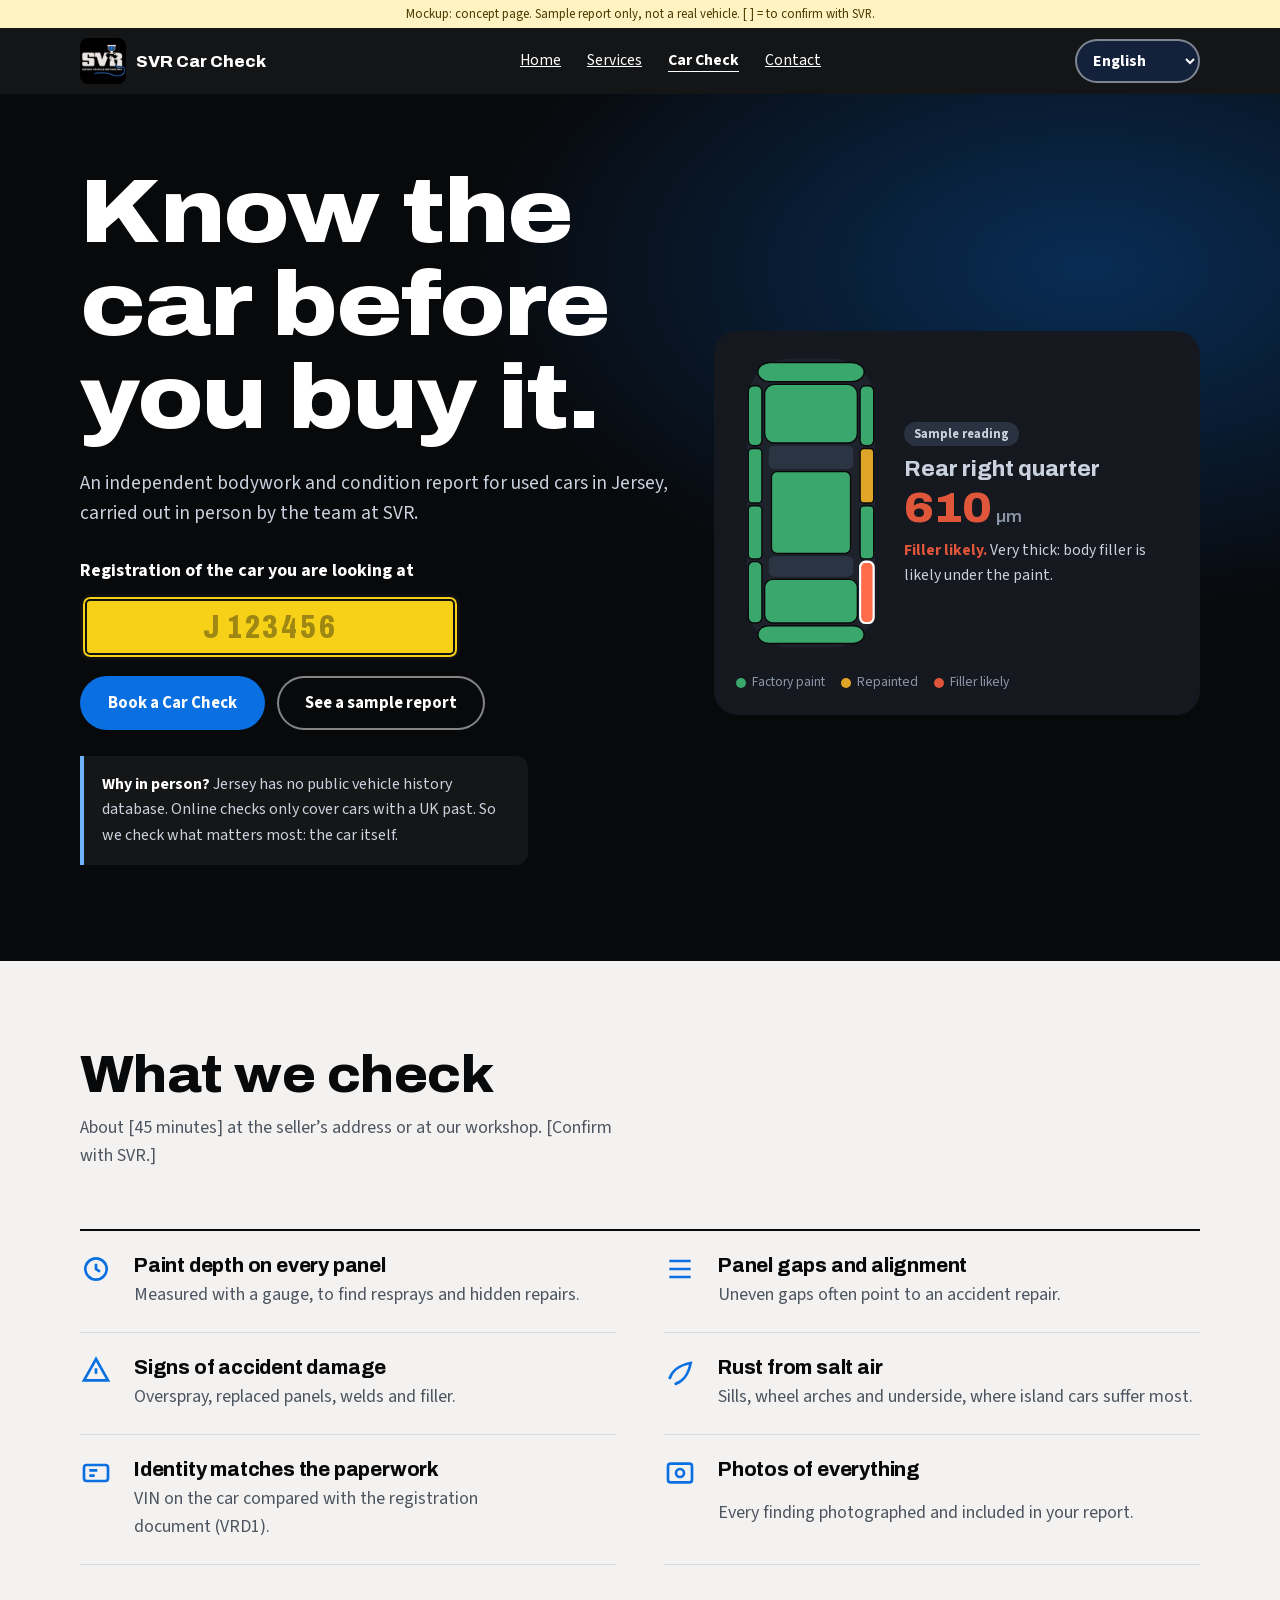
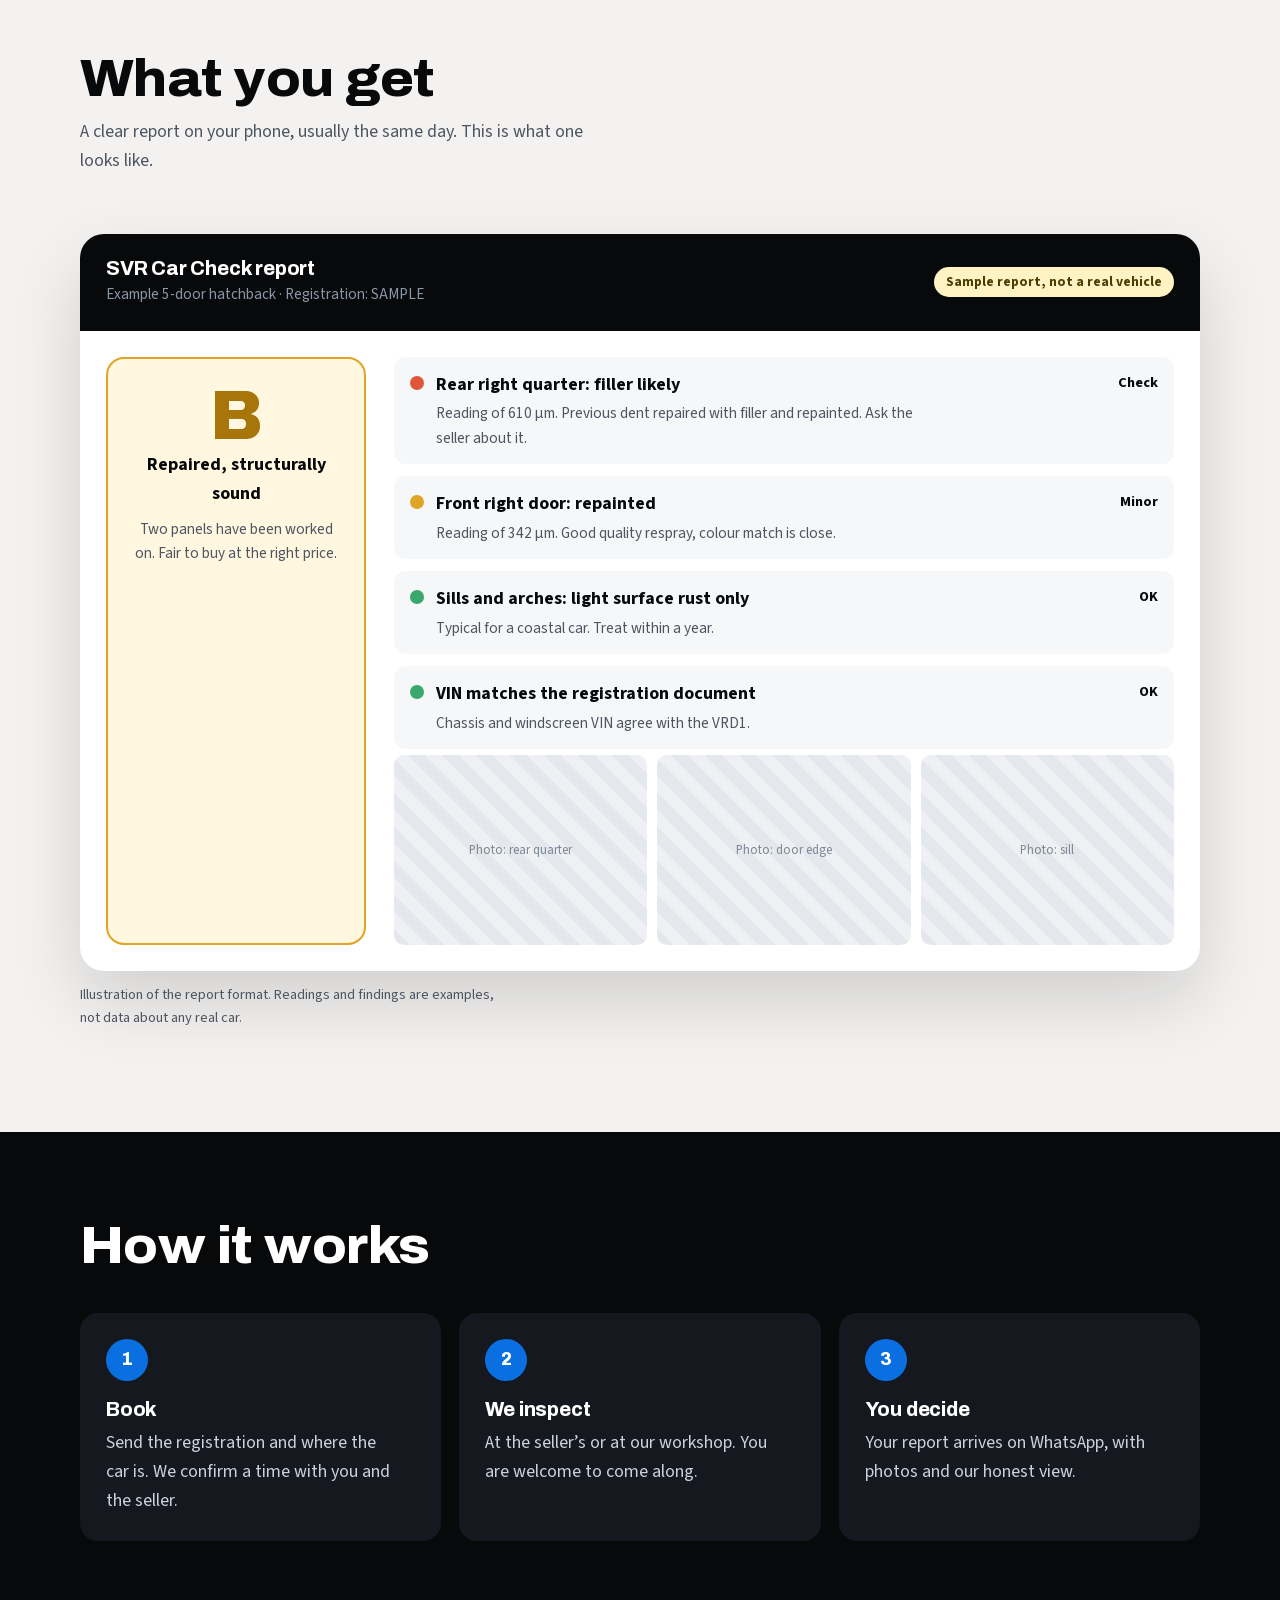
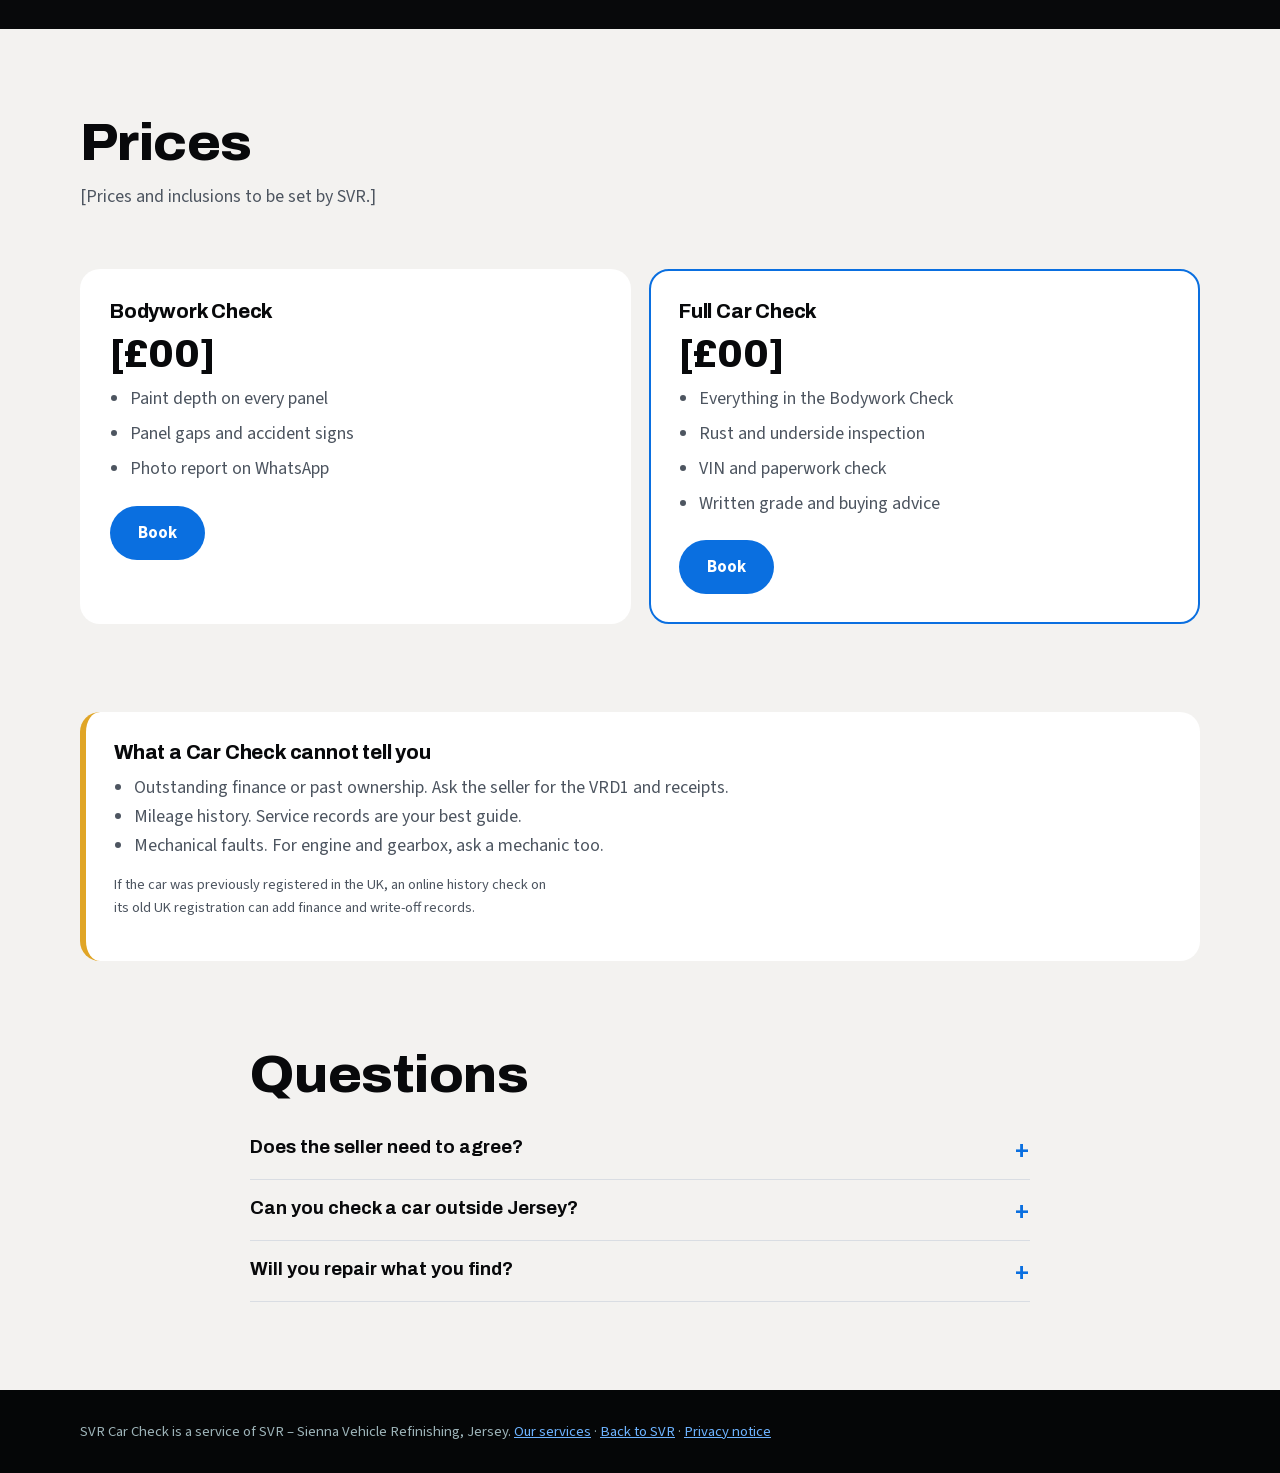
==== car-check-fuente.html @ e5647b33 "Web nueva: imágenes optimizadas, tipografías locales y textos revisados - Portada, servicios y Car C" ====
<!doctype html>
<html lang="en-GB">
<head>
<meta charset="utf-8">
<meta name="viewport" content="width=device-width, initial-scale=1">
<title>Used Car Bodywork Check in Jersey | SVR Car Check</title>
<meta name="description" content="SVR Car Check: an independent bodywork and condition report for used cars in Jersey, carried out in person by SVR – Sienna Vehicle Refinishing. Paint depth, accident signs, rust and a photo report.">
<meta name="theme-color" content="#08090b">
<link rel="icon" href="images/web/favicon.png" type="image/png">
<link rel="apple-touch-icon" href="images/web/apple-touch-icon.png">

<meta property="og:type" content="website">
<meta property="og:site_name" content="SVR – Sienna Vehicle Refinishing">
<meta property="og:title" content="Used Car Bodywork Check in Jersey | SVR Car Check">
<meta property="og:description" content="Know the car before you buy it. Paint depth, accident signs, rust and a photo report from SVR.">
<meta property="og:image" content="https://velcia92-design.github.io/taller-pintura-jersey/images/web/og.jpg">
<meta name="twitter:card" content="summary_large_image">
<script type="application/ld+json">
{"@context":"https://schema.org","@type":"Service","serviceType":"Pre-purchase car bodywork inspection","provider":{"@type":"AutoBodyShop","name":"SVR – Sienna Vehicle Refinishing","areaServed":"Jersey, Channel Islands"},"areaServed":{"@type":"Place","name":"Jersey, Channel Islands"},"url":"https://velcia92-design.github.io/taller-pintura-jersey/car-check.html"}
</script>
<script type="application/ld+json">
{"@context":"https://schema.org","@type":"FAQPage","mainEntity":[
{"@type":"Question","name":"Does the seller need to agree?","acceptedAnswer":{"@type":"Answer","text":"Yes. Most honest sellers are happy to. If a seller refuses an independent check, that tells you something too."}},
{"@type":"Question","name":"Will you repair what you find?","acceptedAnswer":{"@type":"Answer","text":"Only if you ask. The report is independent, and you are free to get repairs done anywhere."}}
]}
</script>
<link rel="preload" href="fonts/Archivo-500_900-latin.woff2" as="font" type="font/woff2" crossorigin>
<link rel="stylesheet" href="fonts/fonts.css?v=20261110">
<link rel="stylesheet" href="assets/tokens.css?v=20261110">
<link rel="stylesheet" href="assets/lang.css?v=20261110">
<script>document.documentElement.classList.add('js')</script>
<style>
*{box-sizing:border-box}
html{scroll-behavior:smooth}
body{margin:0;font:18px/1.6 var(--body);color:var(--ink);background:var(--bone);padding-bottom:76px;overflow-x:hidden}
a{color:inherit}
:focus-visible{outline:3px solid var(--sky);outline-offset:3px}
.skip{position:absolute;left:16px;top:-80px;z-index:100;background:#fff;color:var(--ink);padding:12px 18px;border-radius:10px;font-weight:700;text-decoration:none;transition:top .2s}
.skip:focus{top:16px}
.w{max-width:1160px;margin:0 auto;padding:0 20px}
h1,h2,h3{font-family:var(--head);margin:0;line-height:1.04;letter-spacing:-.01em}
h1,h2{text-wrap:balance}
h1{font-size:clamp(2.6rem,8vw,5.6rem);font-weight:850;font-stretch:115%}
h2{font-size:clamp(1.9rem,4.8vw,3.2rem);font-weight:800;font-stretch:108%}
h3{font-size:1.25rem;font-weight:750;line-height:1.2}
p{margin:0 0 1em;max-width:62ch;text-wrap:pretty}
.btn{display:inline-flex;align-items:center;justify-content:center;min-height:54px;padding:0 28px;border-radius:999px;font:700 1.05rem var(--body);text-decoration:none;background:var(--blue);color:#fff;border:0;cursor:pointer;transition:transform .25s var(--ease),background .2s}
.btn:hover{background:var(--blue-d);transform:translateY(-2px)}
.btn.line{background:transparent;color:#fff;box-shadow:inset 0 0 0 2px rgba(255,255,255,.5)}
.mock{background:#fff3c4;color:#4d3b00;font-size:.8rem;text-align:center;height:28px;line-height:28px;padding:0 10px;white-space:nowrap;overflow:hidden;text-overflow:ellipsis}
.note{font-size:.9rem;color:var(--muted)}

header{position:sticky;top:0;z-index:30;background:rgba(8,9,11,.95);backdrop-filter:blur(8px);color:#fff}
header .w{display:flex;align-items:center;justify-content:space-between;gap:16px;min-height:66px}
.logo{display:flex;align-items:center;gap:10px;text-decoration:none;font:800 1.05rem var(--head)}
.logo img{width:46px;height:46px;border-radius:8px}
.back{font-weight:700;text-decoration:none;color:var(--sky);white-space:nowrap}

.lang{font:700 .9rem var(--body);color:#fff;background:transparent;border:2px solid rgba(255,255,255,.45);border-radius:999px;padding:6px 14px;cursor:pointer}
.lang:hover{background:rgba(255,255,255,.12)}
/* hero */
.hero{background:radial-gradient(900px 500px at 85% 20%,rgba(10,111,224,.35),transparent 70%),var(--ink);color:#fff;padding:72px 0 80px}
.hero .g{display:grid;gap:40px}
@media(min-width:960px){.hero .g{grid-template-columns:1.1fr .9fr;align-items:center}}
.hero p.sub{font-size:1.2rem;color:#c9d2de;margin:22px 0 28px}
.plate{display:flex;align-items:center;justify-content:center;background:#f7d117;border:3px solid #111;border-radius:10px;min-height:66px;max-width:380px;box-shadow:inset 0 0 0 2px #f7d117,inset 0 0 0 4px #111}
.plate input{width:100%;background:transparent;border:0;text-align:center;font:800 2.1rem var(--head);font-stretch:70%;letter-spacing:.08em;text-transform:uppercase;color:#111;min-height:58px;padding:0 8px}
.plate input::placeholder{color:rgba(17,17,17,.38)}
.plate input:focus{outline:none}
.plate:focus-within{outline:3px solid #fff;outline-offset:3px}
.book{display:flex;flex-wrap:wrap;gap:12px;align-items:center;margin-top:16px}
.why{margin-top:26px;padding:16px 18px;border-left:4px solid var(--sky);background:rgba(255,255,255,.05);border-radius:0 12px 12px 0;color:#c9d2de;font-size:1rem;max-width:56ch}
.why b{color:#fff}

/* car map */
.map{background:var(--ink2);border-radius:24px;padding:22px;display:grid;gap:18px;grid-template-columns:150px 1fr;align-items:center}
@media(max-width:520px){.map{grid-template-columns:120px 1fr;padding:16px}}
.map svg{width:100%;height:auto;display:block}
.map .pn{cursor:pointer;transition:filter .2s,stroke-width .2s;stroke:#08090b;stroke-width:2}
.map .pn:hover,.map .pn.sel{filter:brightness(1.25);stroke:#fff;stroke-width:3}
.map .pn:focus{outline:none}.map .pn:focus-visible{stroke:#fff;stroke-width:4}
.map .glass{fill:#2a3442}
.readout{color:#fff}
.readout .tag{display:inline-block;font:700 .8rem var(--body);padding:3px 10px;border-radius:999px;background:#2a3140;color:#c9d2de;margin-bottom:10px}
.readout h3,.readout .ro-name{font:750 1.4rem var(--head);margin:0 0 6px;line-height:1.2}
.readout .num{font:850 2.6rem var(--head);font-stretch:110%;line-height:1}
.readout .num small{font-size:1rem;font-weight:600;color:#8b97a8;margin-left:4px}
.readout p{color:#c9d2de;font-size:.98rem;margin:8px 0 0}
.legend{display:flex;flex-wrap:wrap;gap:8px 16px;font-size:.85rem;color:#8b97a8;grid-column:1/-1}
.legend i{display:inline-block;width:10px;height:10px;border-radius:50%;margin-right:6px;vertical-align:middle}

section{padding:88px 0}
.intro{display:grid;gap:12px;margin-bottom:40px}
.intro p{color:var(--muted);font-size:1.12rem}

/* checks */
.checks{display:grid;gap:0 48px;border-top:2px solid var(--ink)}
@media(min-width:800px){.checks{grid-template-columns:1fr 1fr}}
.checks div{display:grid;grid-template-columns:40px 1fr;gap:4px 14px;padding:22px 0;border-bottom:1px solid var(--line)}
.checks svg{width:32px;height:32px;color:var(--blue);grid-row:span 2}
.checks p{margin:0;color:var(--muted)}

/* sample report */
.rep{background:#fff;border-radius:24px;box-shadow:0 30px 70px rgba(8,9,11,.14);overflow:hidden}
.rep-h{background:var(--ink);color:#fff;padding:22px 26px;display:flex;flex-wrap:wrap;gap:12px 24px;align-items:center;justify-content:space-between}
.rep-h .sample{background:#fff3c4;color:#4d3b00;font-weight:700;font-size:.85rem;padding:4px 12px;border-radius:999px}
.rep-b{display:grid;gap:28px;padding:26px}
@media(min-width:880px){.rep-b{grid-template-columns:260px 1fr}}
.grade{text-align:center;padding:22px;border-radius:18px;background:#fff7e0;border:2px solid var(--warn)}
.grade b{display:block;font:850 4.4rem var(--head);line-height:1;color:#a8750a}
.grade span{font-weight:700}
.grade p{font-size:.95rem;color:var(--muted);margin:8px auto 0}
.find{display:grid;gap:12px}
.f{display:grid;grid-template-columns:14px 1fr auto;gap:12px;align-items:start;padding:14px 16px;border-radius:12px;background:#f6f7f9}
.f i{width:14px;height:14px;border-radius:50%;margin-top:5px}
.f p{margin:2px 0 0;color:var(--muted);font-size:.95rem}
.f em{font-style:normal;font-weight:700;font-size:.9rem;white-space:nowrap}
.ph{display:grid;grid-template-columns:repeat(3,1fr);gap:10px;margin-top:6px}
.ph div{aspect-ratio:4/3;border-radius:10px;background:repeating-linear-gradient(45deg,#e4e7ec 0 12px,#eef0f3 12px 24px);display:grid;place-items:center;font-size:.8rem;color:#7d8896;text-align:center;padding:6px}

/* steps */
.dark{background:var(--ink);color:#fff}
.dark .intro p{color:#c9d2de}
.steps{list-style:none;margin:0;padding:0;display:grid;gap:18px;counter-reset:s}
@media(min-width:880px){.steps{grid-template-columns:repeat(3,1fr)}}
.steps li{counter-increment:s;background:var(--ink2);border-radius:18px;padding:26px}
.steps li::before{content:counter(s);display:grid;place-items:center;width:42px;height:42px;border-radius:50%;background:var(--blue);font:800 1.1rem var(--head);margin-bottom:16px}
.steps p{color:#c9d2de;margin:8px 0 0}

/* prices */
.pr{display:grid;gap:18px}
@media(min-width:800px){.pr{grid-template-columns:1fr 1fr}}
.pc{background:#fff;border-radius:20px;padding:28px;border:2px solid transparent}
.pc.best{border-color:var(--blue)}
.pc .amt{font:850 2.4rem var(--head);margin:10px 0}
.pc ul{padding-left:20px;color:var(--muted);margin:0 0 22px}
.pc li{margin-bottom:6px}

/* limits */
.lim{background:#fff;border-radius:20px;padding:28px;border-left:6px solid var(--warn)}
.lim ul{margin:10px 0 0;padding-left:20px;color:var(--muted)}

details{border-bottom:1px solid var(--line);padding:18px 0}
summary{cursor:pointer;font:700 1.15rem var(--head);list-style:none;display:flex;justify-content:space-between;gap:16px}
summary::after{content:"+";font-size:1.5rem;line-height:1;color:var(--blue)}
details[open] summary::after{content:"–"}
details p{margin:10px 0 0;color:var(--muted)}

footer{background:#050607;color:#9db3b8;padding:30px 0;font-size:.92rem}
footer a{color:var(--sky)}
.bar{position:fixed;inset:auto 0 0 0;z-index:40;display:grid;grid-template-columns:1fr 1fr;gap:8px;padding:8px 10px;background:var(--ink);box-shadow:0 -6px 20px rgba(0,0,0,.3)}
.bar a{display:flex;align-items:center;justify-content:center;min-height:52px;border-radius:12px;font-weight:700;text-decoration:none;background:var(--blue);color:#fff}
.bar a:nth-child(2){background:#25d366;color:var(--ink)}
@media(min-width:880px){.bar{display:none}body{padding-bottom:0}}

.js .up{opacity:0;transform:translateY(24px);transition:opacity .8s var(--ease),transform .8s var(--ease)}
.js .up.in{opacity:1;transform:none}
@media(prefers-reduced-motion:reduce){*{transition:none!important;scroll-behavior:auto!important}.js .up{opacity:1;transform:none}}
</style>
</head>
<body>
<a class="skip" href="#main">Skip to content</a>
<div class="mock">Mockup: concept page. Sample report only, not a real vehicle. [ ] = to confirm with SVR.</div>

<header id="hd"><div class="w">
 <a class="logo" href="index.html"><img src="images/web/logo.jpg" alt="SVR logo"><span>SVR Car Check</span></a>
 <nav id="nav" aria-label="Main"><a href="index.html">Home</a><a href="services.html">Services</a><a href="car-check.html" aria-current="page">Car Check</a><a href="index.html#contact">Contact</a><a class="nav-act" href="tel:+44000000000">Call</a><a class="nav-act wa" href="https://wa.me/44000000000">WhatsApp</a></nav>
 <div class="hdr-r"><button class="lang" id="lang" type="button" aria-label="Change language">ES</button><button class="burger" id="burger" type="button" aria-label="Open menu" aria-expanded="false" aria-controls="nav"><span></span></button></div>
</div></header>

<main id="main" tabindex="-1">
<div class="hero"><div class="w g">
 <div>
  <h1>Know the car before you buy it.</h1>
  <p class="sub">An independent bodywork and condition report for used cars in Jersey, carried out in person by the team at SVR.</p>
  <form id="bk" novalidate>
   <label for="reg" style="display:block;font-weight:700;margin-bottom:8px">Registration of the car you are looking at</label>
   <div class="plate"><input id="reg" placeholder="J 123456" maxlength="9" autocomplete="off" autocapitalize="characters" spellcheck="false"></div>
   <div class="book">
    <button class="btn" type="submit">Book a Car Check</button>
    <a class="btn line" href="#sample">See a sample report</a>
   </div>
  </form>
  <p class="why"><b>Why in person?</b> Jersey has no public vehicle history database. Online checks only cover cars with a UK past. So we check what matters most: the car itself.</p>
 </div>

 <div class="map up" aria-label="Interactive sample panel map">
  <svg viewBox="0 0 220 440" role="group" aria-label="Car seen from above, front at the top">
   <rect x="16" y="8" width="188" height="424" rx="64" fill="#1d222b"/>
   <rect class="pn" data-p="Front bumper" data-v="—" data-s="ok" x="32" y="14" width="156" height="28" rx="18" tabindex="0"/>
   <rect class="pn" data-p="Bonnet" data-v="121" data-s="ok" x="42" y="46" width="136" height="86" rx="14" tabindex="0"/>
   <rect class="glass" x="48" y="136" width="124" height="34" rx="8"/>
   <rect class="pn" data-p="Roof" data-v="114" data-s="ok" x="52" y="174" width="116" height="120" rx="8" tabindex="0"/>
   <rect class="glass" x="48" y="298" width="124" height="30" rx="8"/>
   <rect class="pn" data-p="Boot lid" data-v="127" data-s="ok" x="42" y="332" width="136" height="64" rx="12" tabindex="0"/>
   <rect class="pn" data-p="Rear bumper" data-v="—" data-s="ok" x="32" y="400" width="156" height="26" rx="16" tabindex="0"/>
   <rect class="pn" data-p="Front left wing" data-v="118" data-s="ok" x="18" y="48" width="20" height="88" rx="8" tabindex="0"/>
   <rect class="pn" data-p="Front left door" data-v="122" data-s="ok" x="18" y="140" width="20" height="80" rx="6" tabindex="0"/>
   <rect class="pn" data-p="Rear left door" data-v="119" data-s="ok" x="18" y="224" width="20" height="78" rx="6" tabindex="0"/>
   <rect class="pn" data-p="Rear left quarter" data-v="125" data-s="ok" x="18" y="306" width="20" height="90" rx="8" tabindex="0"/>
   <rect class="pn" data-p="Front right wing" data-v="131" data-s="ok" x="182" y="48" width="20" height="88" rx="8" tabindex="0"/>
   <rect class="pn" data-p="Front right door" data-v="342" data-s="warn" x="182" y="140" width="20" height="80" rx="6" tabindex="0"/>
   <rect class="pn" data-p="Rear right door" data-v="128" data-s="ok" x="182" y="224" width="20" height="78" rx="6" tabindex="0"/>
   <rect class="pn" data-p="Rear right quarter" data-v="610" data-s="bad" x="182" y="306" width="20" height="90" rx="8" tabindex="0"/>
  </svg>
  <div class="readout" id="ro" aria-live="polite"></div>
  <div class="legend"><span><i style="background:var(--ok)"></i>Factory paint</span><span><i style="background:var(--warn)"></i>Repainted</span><span><i style="background:var(--bad)"></i>Filler likely</span></div>
 </div>
</div></div>

<section><div class="w">
 <div class="intro up"><h2>What we check</h2><p>About [45 minutes] at the seller’s address or at our workshop. [Confirm with SVR.]</p></div>
 <div class="checks up">
  <div><svg viewBox="0 0 24 24" fill="none" stroke="currentColor" stroke-width="2"><circle cx="12" cy="12" r="8"/><path d="M12 8v4l3 2"/></svg><h3>Paint depth on every panel</h3><p>Measured with a gauge, to find resprays and hidden repairs.</p></div>
  <div><svg viewBox="0 0 24 24" fill="none" stroke="currentColor" stroke-width="2"><path d="M4 6h16M4 12h16M4 18h16"/></svg><h3>Panel gaps and alignment</h3><p>Uneven gaps often point to an accident repair.</p></div>
  <div><svg viewBox="0 0 24 24" fill="none" stroke="currentColor" stroke-width="2"><path d="M12 3l9 16H3z"/><path d="M12 10v4M12 17h.01"/></svg><h3>Signs of accident damage</h3><p>Overspray, replaced panels, welds and filler.</p></div>
  <div><svg viewBox="0 0 24 24" fill="none" stroke="currentColor" stroke-width="2"><path d="M4 18c2-6 6-10 16-12-2 10-6 14-12 16"/></svg><h3>Rust from salt air</h3><p>Sills, wheel arches and underside, where island cars suffer most.</p></div>
  <div><svg viewBox="0 0 24 24" fill="none" stroke="currentColor" stroke-width="2"><rect x="3" y="6" width="18" height="12" rx="2"/><path d="M7 10h6M7 14h4"/></svg><h3>Identity matches the paperwork</h3><p>VIN on the car compared with the registration document (VRD1).</p></div>
  <div><svg viewBox="0 0 24 24" fill="none" stroke="currentColor" stroke-width="2"><rect x="3" y="5" width="18" height="14" rx="2"/><circle cx="12" cy="12" r="3"/></svg><h3>Photos of everything</h3><p>Every finding photographed and included in your report.</p></div>
 </div>
</div></section>

<section id="sample" style="padding-top:0"><div class="w">
 <div class="intro up"><h2>What you get</h2><p>A clear report on your phone, usually the same day. This is what one looks like.</p></div>
 <div class="rep up">
  <div class="rep-h"><div><h3>SVR Car Check report</h3><span style="color:#8b97a8;font-size:.95rem">Example 5-door hatchback · Registration: SAMPLE</span></div><span class="sample">Sample report, not a real vehicle</span></div>
  <div class="rep-b">
   <div class="grade"><b>B</b><span>Repaired, structurally sound</span><p>Two panels have been worked on. Fair to buy at the right price.</p></div>
   <div>
    <div class="find">
     <div class="f"><i style="background:var(--bad)"></i><div><b>Rear right quarter: filler likely</b><p>Reading of 610 µm. Previous dent repaired with filler and repainted. Ask the seller about it.</p></div><em>Check</em></div>
     <div class="f"><i style="background:var(--warn)"></i><div><b>Front right door: repainted</b><p>Reading of 342 µm. Good quality respray, colour match is close.</p></div><em>Minor</em></div>
     <div class="f"><i style="background:var(--ok)"></i><div><b>Sills and arches: light surface rust only</b><p>Typical for a coastal car. Treat within a year.</p></div><em>OK</em></div>
     <div class="f"><i style="background:var(--ok)"></i><div><b>VIN matches the registration document</b><p>Chassis and windscreen VIN agree with the VRD1.</p></div><em>OK</em></div>
    </div>
    <div class="ph"><div>Photo: rear quarter</div><div>Photo: door edge</div><div>Photo: sill</div></div>
   </div>
  </div>
 </div>
 <p class="note" style="margin-top:12px">Illustration of the report format. Readings and findings are examples, not data about any real car.</p>
</div></section>

<section class="dark"><div class="w">
 <div class="intro up"><h2>How it works</h2></div>
 <ol class="steps">
  <li class="up"><h3>Book</h3><p>Send the registration and where the car is. We confirm a time with you and the seller.</p></li>
  <li class="up"><h3>We inspect</h3><p>At the seller’s or at our workshop. You are welcome to come along.</p></li>
  <li class="up"><h3>You decide</h3><p>Your report arrives on WhatsApp, with photos and our honest view.</p></li>
 </ol>
</div></section>

<section><div class="w">
 <div class="intro up"><h2>Prices</h2><p>[Prices and inclusions to be set by SVR.]</p></div>
 <div class="pr">
  <div class="pc up"><h3>Bodywork Check</h3><div class="amt">[£00]</div><ul><li>Paint depth on every panel</li><li>Panel gaps and accident signs</li><li>Photo report on WhatsApp</li></ul><a class="btn" href="#bk">Book</a></div>
  <div class="pc best up"><h3>Full Car Check</h3><div class="amt">[£00]</div><ul><li>Everything in the Bodywork Check</li><li>Rust and underside inspection</li><li>VIN and paperwork check</li><li>Written grade and buying advice</li></ul><a class="btn" href="#bk">Book</a></div>
 </div>
</div></section>

<section style="padding-top:0"><div class="w">
 <div class="lim up">
  <h3>What a Car Check cannot tell you</h3>
  <ul>
   <li>Outstanding finance or past ownership. Ask the seller for the VRD1 and receipts.</li>
   <li>Mileage history. Service records are your best guide.</li>
   <li>Mechanical faults. For engine and gearbox, ask a mechanic too.</li>
  </ul>
  <p class="note" style="margin-top:12px">If the car was previously registered in the UK, an online history check on its old UK registration can add finance and write-off records.</p>
 </div>
</div></section>

<section style="padding-top:0"><div class="w" style="max-width:820px">
 <h2 style="margin-bottom:16px">Questions</h2>
 <details><summary>Does the seller need to agree?</summary><p>Yes. Most honest sellers are happy to. If a seller refuses an independent check, that tells you something too.</p></details>
 <details><summary>Can you check a car outside Jersey?</summary><p>[Confirm with SVR. For example, Jersey only.]</p></details>
 <details><summary>Will you repair what you find?</summary><p>Only if you ask. The report is independent, and you are free to get repairs done anywhere.</p></details>
</div></section>
</main>

<footer><div class="w">SVR Car Check is a service of SVR – Sienna Vehicle Refinishing, Jersey. <a href="services.html">Our services</a> · <a href="index.html">Back to SVR</a> · <a href="index.html#privacy">Privacy notice</a></div></footer>
<div class="bar"><a href="#bk">Book a Car Check</a><a href="https://wa.me/44000000000">WhatsApp</a></div>

<script src="assets/translations.js?v=20261110"></script>
<script src="assets/lang.js?v=20261110"></script>
<script>
(function(){
 /* reveal */
 var io=new IntersectionObserver(function(es){es.forEach(function(e){if(e.isIntersecting){e.target.classList.add('in');io.unobserve(e.target)}})},{threshold:.12});
 document.querySelectorAll('.up').forEach(function(el){io.observe(el)});

 /* panel map */
 var C={ok:'#3aa76d',warn:'#e0a526',bad:'#e0563b'},T={ok:'Factory paint',warn:'Repainted',bad:'Filler likely'},
     D={ok:'Within the normal range for factory paint.',warn:'Thicker than factory: this panel has been resprayed.',bad:'Very thick: body filler is likely under the paint.'};
 var pn=document.querySelectorAll('.pn'),ro=document.getElementById('ro'),cur=null;
 function t(s){return window.SVR_T?window.SVR_T(s):s}
 function show(el){cur=el;pn.forEach(function(x){x.classList.toggle('sel',x===el)});var s=el.dataset.s,v=el.dataset.v;
  ro.innerHTML='<span class="tag">'+t('Sample reading')+'</span><p class="ro-name">'+t(el.dataset.p)+'</p>'+(v==='\u2014'?'<div class="num" style="font-size:1.6rem">'+t('Plastic')+'</div><p>'+t('Bumpers are plastic, so we inspect them visually.')+'</p>':'<div class="num" style="color:'+C[s]+'">'+v+'<small>\u00b5m</small></div><p><b style="color:'+C[s]+'">'+t(T[s]+'.')+'</b> '+t(D[s])+'</p>')}
 pn.forEach(function(el){el.style.fill=C[el.dataset.s];el.setAttribute('role','button');el.setAttribute('aria-label',el.dataset.p);
  el.addEventListener('click',function(){show(el)});el.addEventListener('mouseenter',function(){show(el)});
  el.addEventListener('keydown',function(e){if(e.key==='Enter'||e.key===' '){e.preventDefault();show(el)}})});
 document.addEventListener('svrlang',function(){if(cur)show(cur);pn.forEach(function(el){el.setAttribute('aria-label',t(el.dataset.p))})});
 show(document.querySelector('[data-s="bad"]'));

 /* booking via WhatsApp. Replace with SVR's real number. */
 var SVR_WHATSAPP='44000000000';
 document.getElementById('bk').addEventListener('submit',function(e){e.preventDefault();
  var r=(document.getElementById('reg').value||'').trim();
  window.open('https://wa.me/'+SVR_WHATSAPP+'?text='+encodeURIComponent('Hello SVR, I would like to book a Car Check.\nRegistration: '+(r||'-')+'\nWhere the car is: '),'_blank','noopener')});
})();
</script>
</body>
</html>
---- fonts/fonts.css ----
/* latin-ext */
@font-face {
  font-family: 'Archivo';
  font-style: normal;
  font-weight: 500 900;
  font-stretch: 62% 125%;
  font-display: swap;
  src: url(Archivo-500_900-latin-ext.woff2) format('woff2');
  unicode-range: U+0100-02BA, U+02BD-02C5, U+02C7-02CC, U+02CE-02D7, U+02DD-02FF, U+0304, U+0308, U+0329, U+1D00-1DBF, U+1E00-1E9F, U+1EF2-1EFF, U+2020, U+20A0-20AB, U+20AD-20C4, U+2113, U+2C60-2C7F, U+A720-A7FF;
}
/* latin */
@font-face {
  font-family: 'Archivo';
  font-style: normal;
  font-weight: 500 900;
  font-stretch: 62% 125%;
  font-display: swap;
  src: url(Archivo-500_900-latin.woff2) format('woff2');
  unicode-range: U+0000-00FF, U+0131, U+0152-0153, U+02BB-02BC, U+02C6, U+02DA, U+02DC, U+0304, U+0308, U+0329, U+2000-206F, U+20AC, U+2122, U+2191, U+2193, U+2212, U+2215, U+FEFF, U+FFFD;
}
/* latin-ext */
@font-face {
  font-family: 'Source Sans 3';
  font-style: normal;
  font-weight: 400;
  font-display: swap;
  src: url(SourceSans3-400-latin-ext.woff2) format('woff2');
  unicode-range: U+0100-02BA, U+02BD-02C5, U+02C7-02CC, U+02CE-02D7, U+02DD-02FF, U+0304, U+0308, U+0329, U+1D00-1DBF, U+1E00-1E9F, U+1EF2-1EFF, U+2020, U+20A0-20AB, U+20AD-20C4, U+2113, U+2C60-2C7F, U+A720-A7FF;
}
/* latin */
@font-face {
  font-family: 'Source Sans 3';
  font-style: normal;
  font-weight: 400;
  font-display: swap;
  src: url(SourceSans3-400-latin.woff2) format('woff2');
  unicode-range: U+0000-00FF, U+0131, U+0152-0153, U+02BB-02BC, U+02C6, U+02DA, U+02DC, U+0304, U+0308, U+0329, U+2000-206F, U+20AC, U+2122, U+2191, U+2193, U+2212, U+2215, U+FEFF, U+FFFD;
}
/* latin-ext */
@font-face {
  font-family: 'Source Sans 3';
  font-style: normal;
  font-weight: 600;
  font-display: swap;
  src: url(SourceSans3-600-latin-ext.woff2) format('woff2');
  unicode-range: U+0100-02BA, U+02BD-02C5, U+02C7-02CC, U+02CE-02D7, U+02DD-02FF, U+0304, U+0308, U+0329, U+1D00-1DBF, U+1E00-1E9F, U+1EF2-1EFF, U+2020, U+20A0-20AB, U+20AD-20C4, U+2113, U+2C60-2C7F, U+A720-A7FF;
}
/* latin */
@font-face {
  font-family: 'Source Sans 3';
  font-style: normal;
  font-weight: 600;
  font-display: swap;
  src: url(SourceSans3-600-latin.woff2) format('woff2');
  unicode-range: U+0000-00FF, U+0131, U+0152-0153, U+02BB-02BC, U+02C6, U+02DA, U+02DC, U+0304, U+0308, U+0329, U+2000-206F, U+20AC, U+2122, U+2191, U+2193, U+2212, U+2215, U+FEFF, U+FFFD;
}
/* latin-ext */
@font-face {
  font-family: 'Source Sans 3';
  font-style: normal;
  font-weight: 700;
  font-display: swap;
  src: url(SourceSans3-700-latin-ext.woff2) format('woff2');
  unicode-range: U+0100-02BA, U+02BD-02C5, U+02C7-02CC, U+02CE-02D7, U+02DD-02FF, U+0304, U+0308, U+0329, U+1D00-1DBF, U+1E00-1E9F, U+1EF2-1EFF, U+2020, U+20A0-20AB, U+20AD-20C4, U+2113, U+2C60-2C7F, U+A720-A7FF;
}
/* latin */
@font-face {
  font-family: 'Source Sans 3';
  font-style: normal;
  font-weight: 700;
  font-display: swap;
  src: url(SourceSans3-700-latin.woff2) format('woff2');
  unicode-range: U+0000-00FF, U+0131, U+0152-0153, U+02BB-02BC, U+02C6, U+02DA, U+02DC, U+0304, U+0308, U+0329, U+2000-206F, U+20AC, U+2122, U+2191, U+2193, U+2212, U+2215, U+FEFF, U+FFFD;
}
---- assets/tokens.css ----
/* SVR design tokens. Change the palette here, not in each page. */
:root{
  --ink:#08090b;
  --ink2:#15181e;
  --sea:#0f2f57;
  --blue:#0a6fe0;
  --blue-d:#0858b8;
  --sky:#6db3ff;
  --bone:#f3f2f0;
  --glass:#e2ebf5;
  --steel:#8b97a8;
  --muted:#4d5560;
  --line:#d9dde3;
  --ok:#3aa76d;
  --warn:#e0a526;
  --bad:#e0563b;
  --head:'Archivo','Arial Narrow',system-ui,sans-serif;
  --body:'Source Sans 3',system-ui,-apple-system,'Segoe UI',sans-serif;
  --ease:cubic-bezier(.2,.7,.1,1);
  --radius:20px;
  --pill:999px;
}
---- assets/lang.css ----
/* Selector de idioma y cabecera móvil. */
.langsel{font:700 1rem var(--body,sans-serif);color:#fff;background:#14213a;border:2px solid rgba(255,255,255,.45);border-radius:999px;padding:0 12px;min-height:44px;cursor:pointer;max-width:132px;text-overflow:ellipsis}
.pt-only{display:none}html[lang^=pt] .pt-only{display:block}

#hd .w{gap:10px;padding-left:max(16px,env(safe-area-inset-left));padding-right:max(16px,env(safe-area-inset-right))}
@media(min-width:480px){#hd .w{padding-left:max(20px,env(safe-area-inset-left));padding-right:max(20px,env(safe-area-inset-right));gap:16px}}
#hd .logo{min-width:0;flex:0 1 auto}
#hd .logo span{display:none}
@media(min-width:880px){#hd .logo span{display:inline}}
#hd .hdr-r{display:flex;align-items:center;gap:10px;flex:0 0 auto}
#hd nav{display:none}
#hd :focus-visible{outline:2px solid #6db3ff;outline-offset:2px}
.burger{width:44px;height:44px;border:2px solid rgba(255,255,255,.45);border-radius:12px;background:transparent;cursor:pointer;position:relative;padding:0;flex:0 0 auto}
.burger span,.burger span::before,.burger span::after{position:absolute;left:11px;width:18px;height:2px;border-radius:2px;background:#fff;content:"";transition:transform .25s,opacity .2s}
.burger span{top:19px}.burger span::before{left:0;top:-6px}.burger span::after{left:0;top:6px}
.burger[aria-expanded=true] span{background:transparent}
.burger[aria-expanded=true] span::before{transform:translateY(6px) rotate(45deg)}
.burger[aria-expanded=true] span::after{transform:translateY(-6px) rotate(-45deg)}
@media(max-width:1079px){
 #hd.menu-open{background:rgba(8,9,11,.98);z-index:60}
 #hd nav.open{display:flex;flex-direction:column;gap:0;position:absolute;top:100%;left:0;right:0;background:#0a0c10;max-height:calc(100vh - 110px);max-height:calc(100dvh - 110px);overflow-y:auto;overscroll-behavior:contain;padding:6px 0 14px;box-shadow:0 18px 30px rgba(0,0,0,.45);font-size:1.05rem}
 #hd nav.open a{display:flex;align-items:center;min-height:52px;padding:0 max(20px,env(safe-area-inset-left));color:#fff;opacity:1;text-decoration:none;border-top:1px solid rgba(255,255,255,.08)}
 #hd nav.open a[aria-current=page]{color:#6db3ff;font-weight:800}
 #hd nav.open a.nav-act{margin:10px 16px 0;border-radius:12px;justify-content:center;font-weight:800;background:var(--blue,#0a6fe0);border-top:0}
 #hd nav.open a.nav-act.wa{background:#25d366;color:#0b0d10;margin-top:8px}
}
@media(min-width:1080px){#hd nav{display:flex;gap:26px;font-size:.98rem}#hd nav a{min-height:44px;display:flex;align-items:center}#hd nav a[aria-current=page]{font-weight:800;text-decoration:underline;text-underline-offset:6px}.burger,#hd .nav-act{display:none}}
@media(min-width:880px) and (max-width:1079px){.burger{margin-left:2px}}
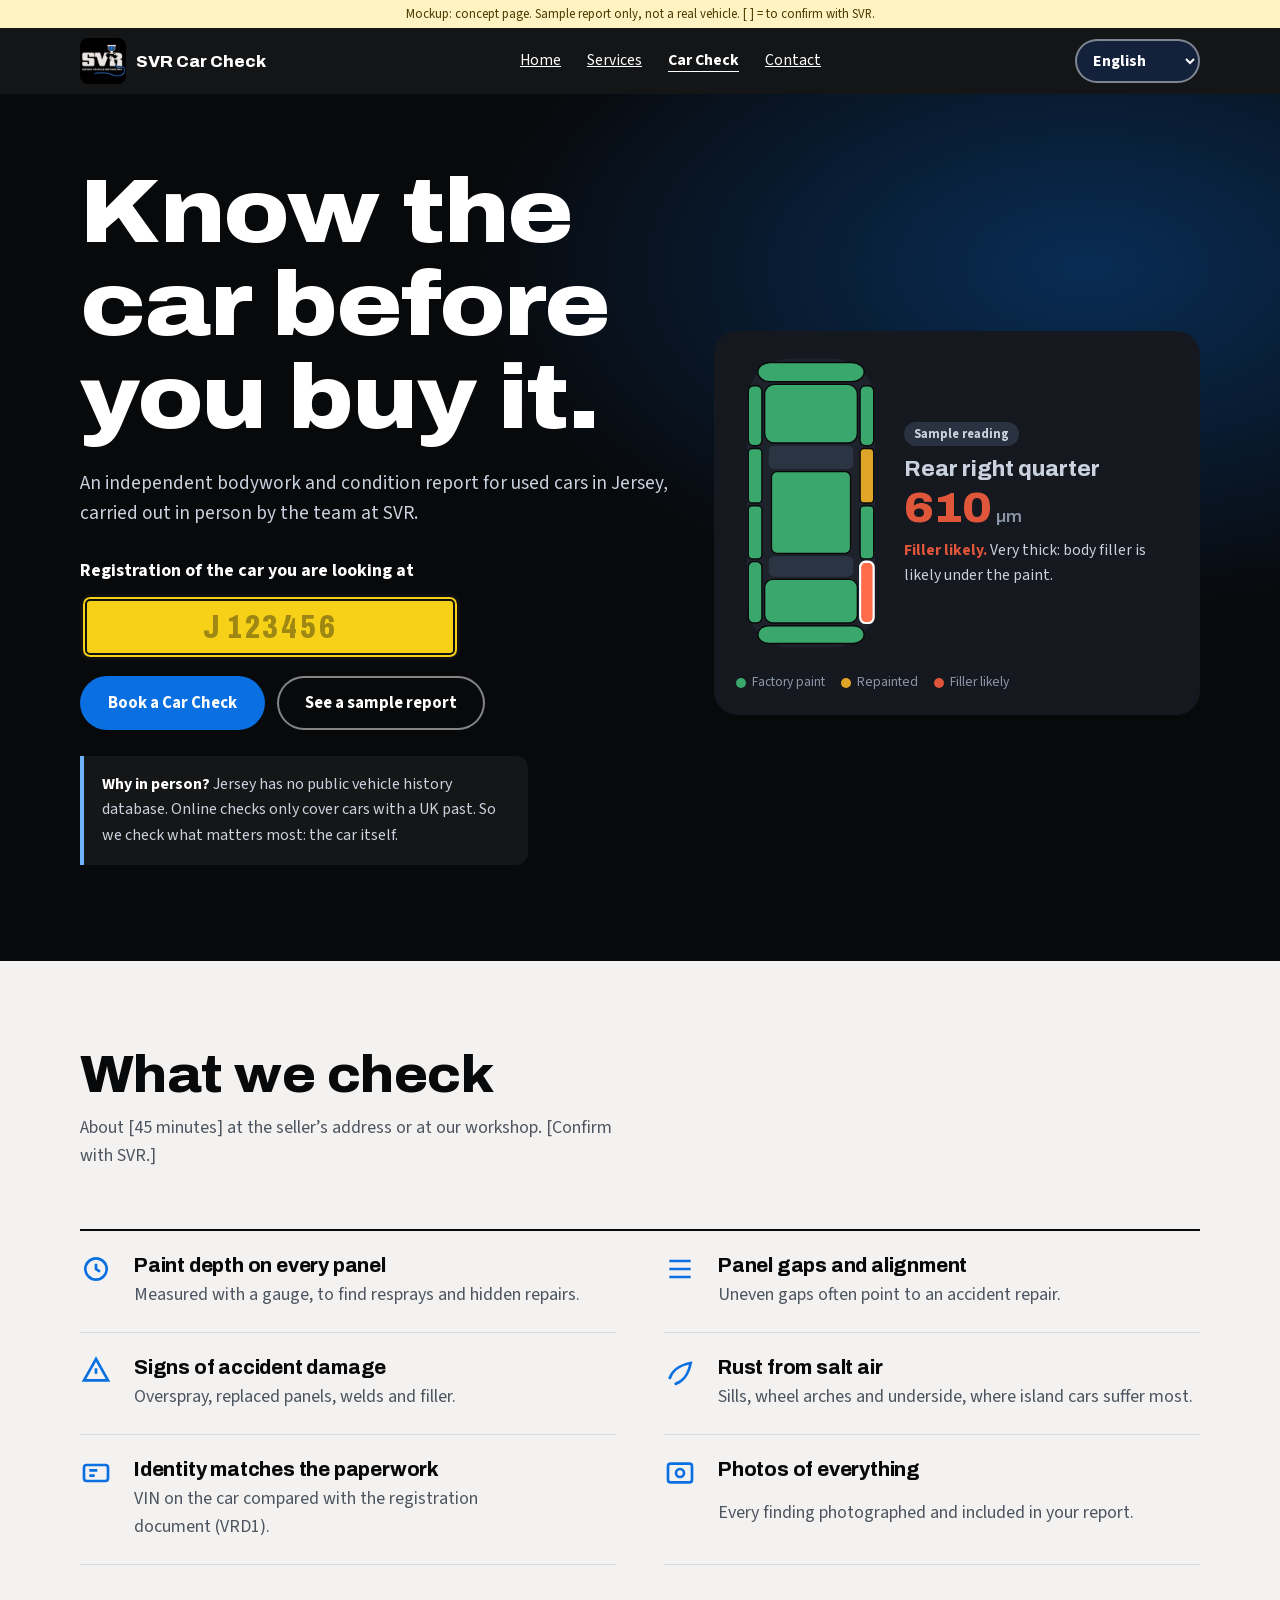
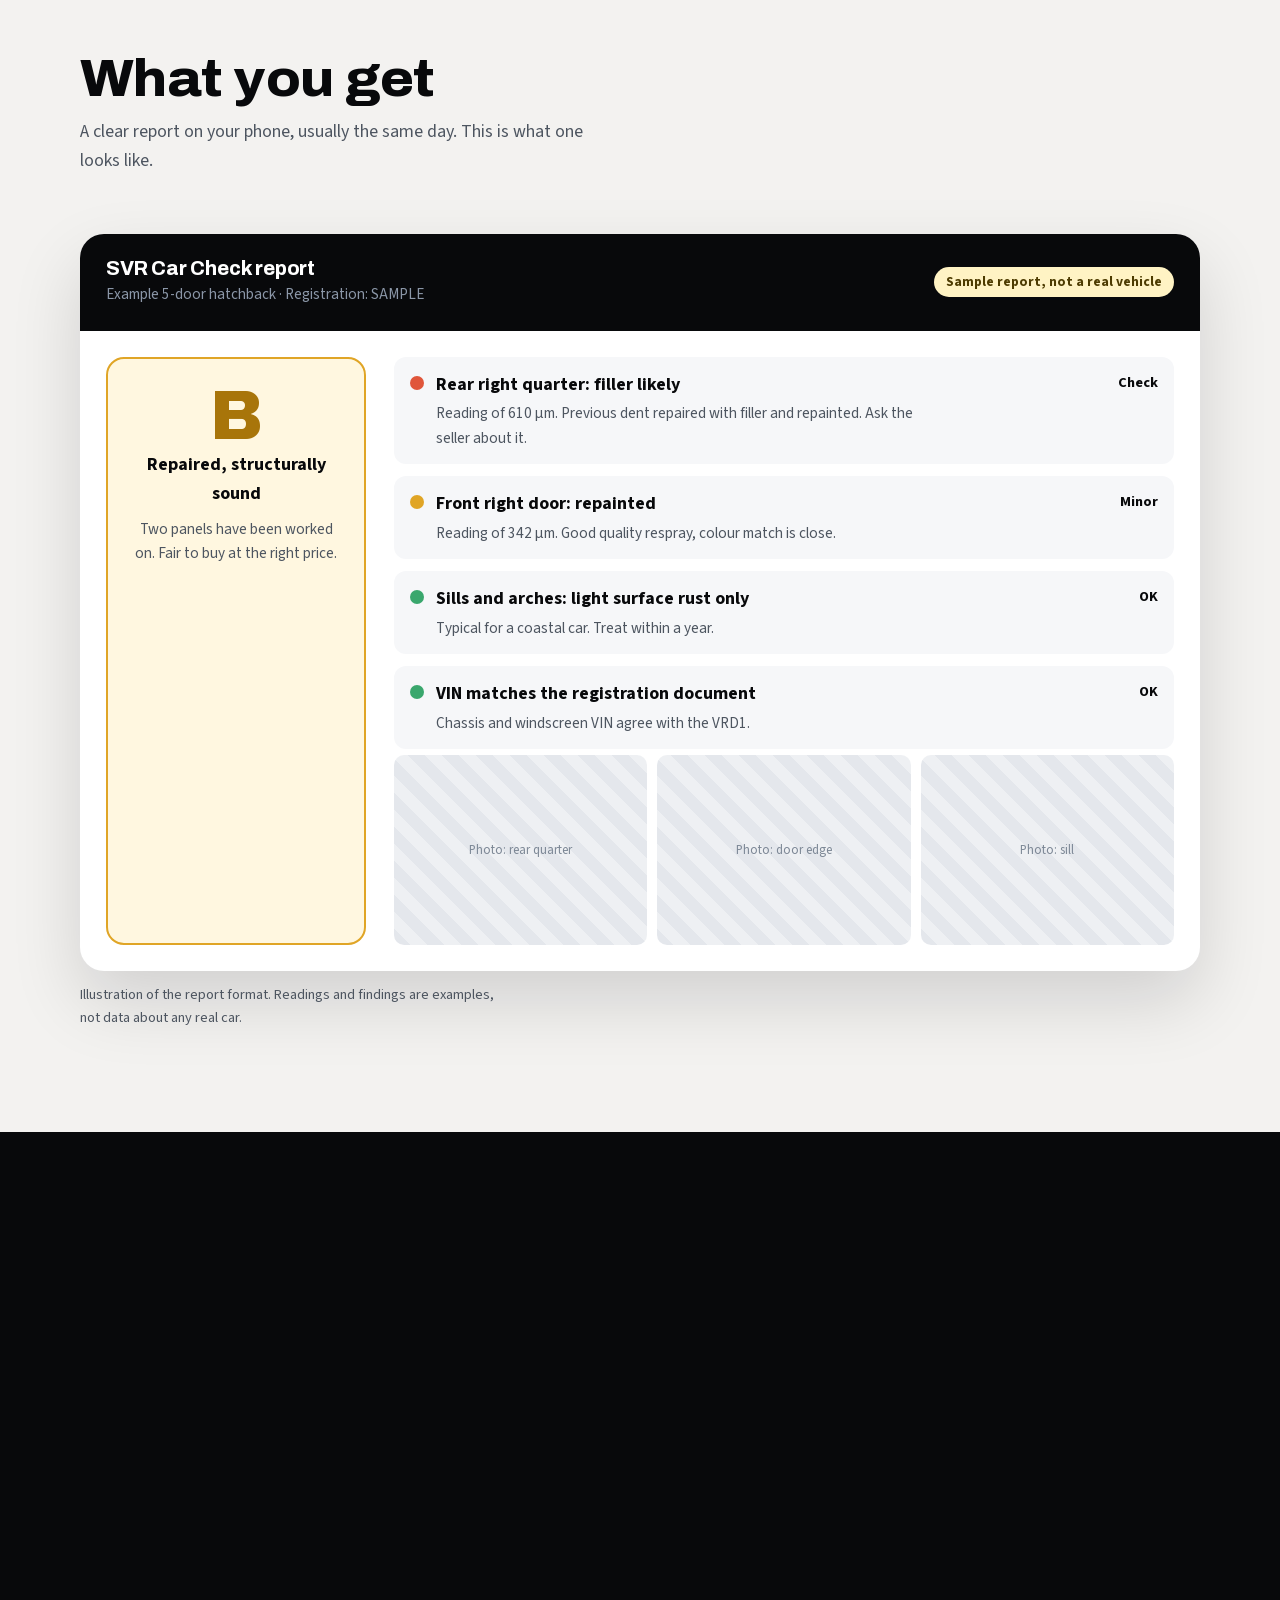
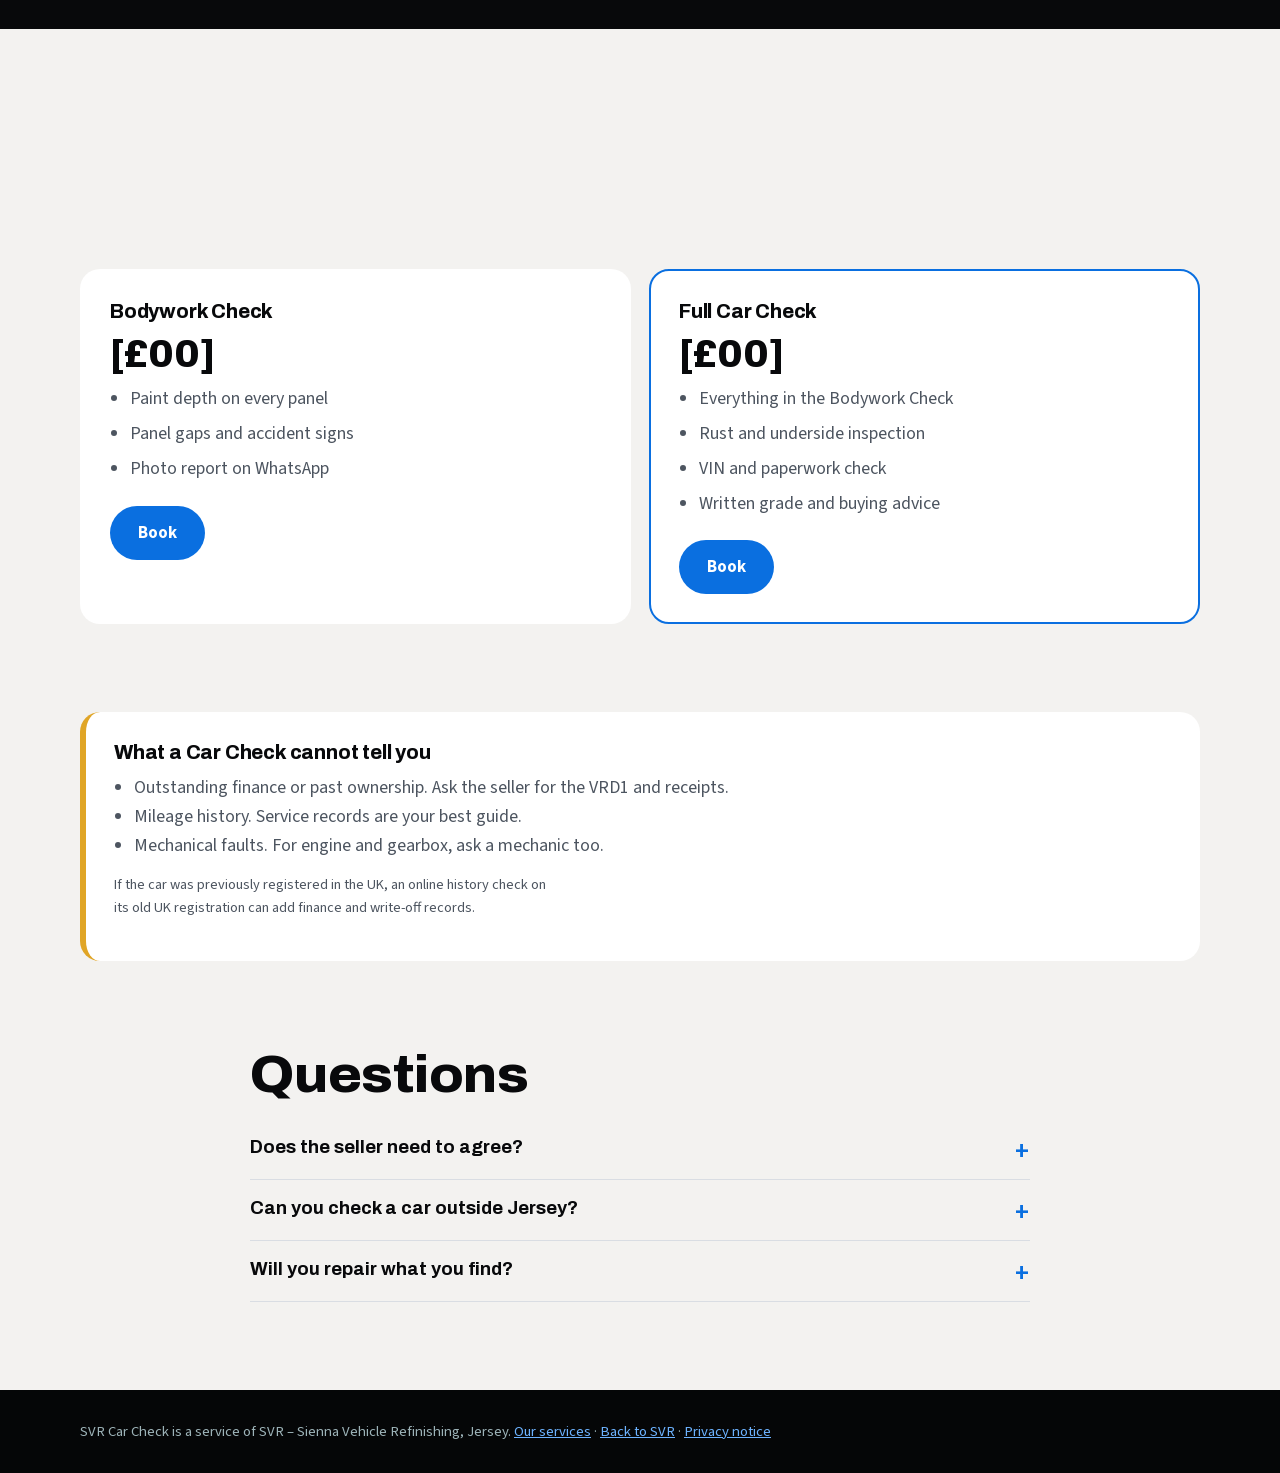
==== commit db6e3353: "Rendimiento y rastreo: hero responsive, dimensiones de imagen, 404 y sitemap - Hero con srcset (800/" ====
--- a/car-check-fuente.html
+++ b/car-check-fuente.html
@@ -163,7 +163,7 @@
 <div class="mock">Mockup: concept page. Sample report only, not a real vehicle. [ ] = to confirm with SVR.</div>
 
 <header id="hd"><div class="w">
- <a class="logo" href="index.html"><img src="images/web/logo.jpg" alt="SVR logo"><span>SVR Car Check</span></a>
+ <a class="logo" href="index.html"><img src="images/web/logo.jpg" alt="SVR logo" width="120" height="119"><span>SVR Car Check</span></a>
  <nav id="nav" aria-label="Main"><a href="index.html">Home</a><a href="services.html">Services</a><a href="car-check.html" aria-current="page">Car Check</a><a href="index.html#contact">Contact</a><a class="nav-act" href="tel:+44000000000">Call</a><a class="nav-act wa" href="https://wa.me/44000000000">WhatsApp</a></nav>
  <div class="hdr-r"><button class="lang" id="lang" type="button" aria-label="Change language">ES</button><button class="burger" id="burger" type="button" aria-label="Open menu" aria-expanded="false" aria-controls="nav"><span></span></button></div>
 </div></header>
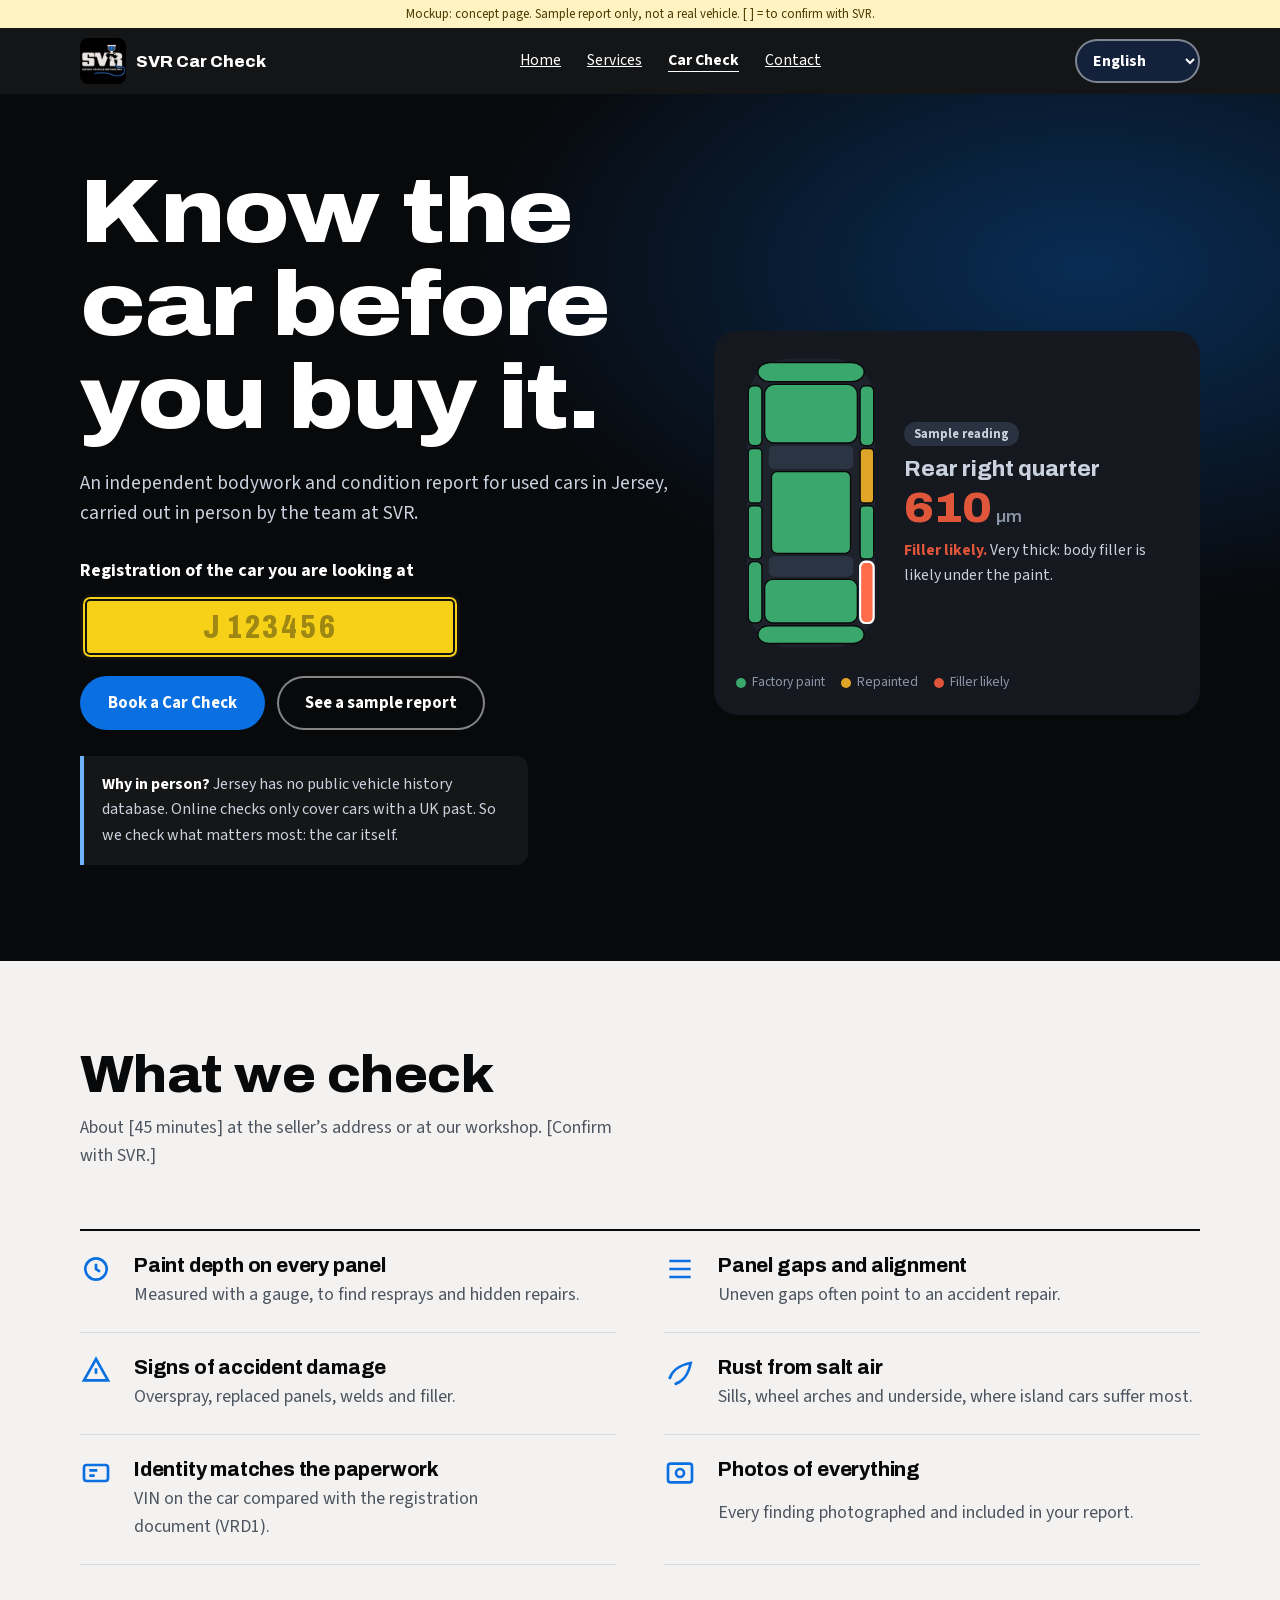
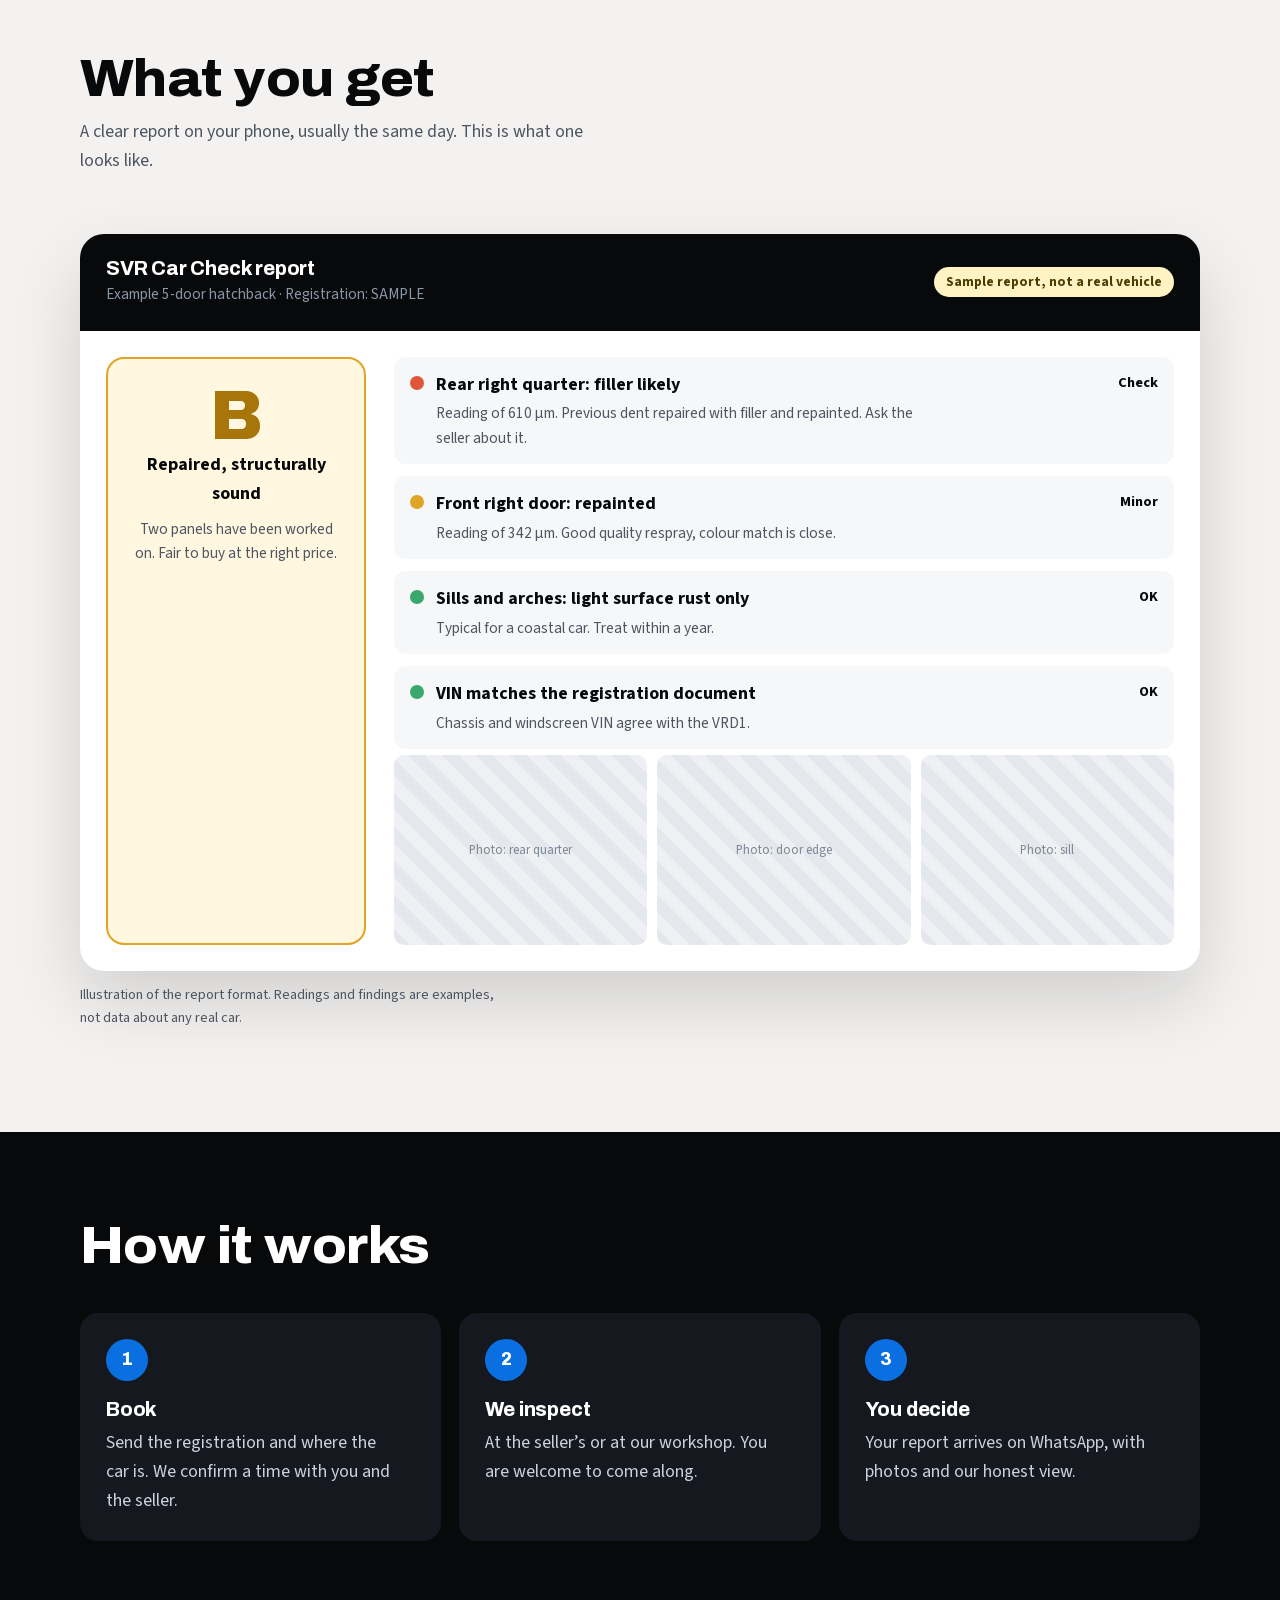
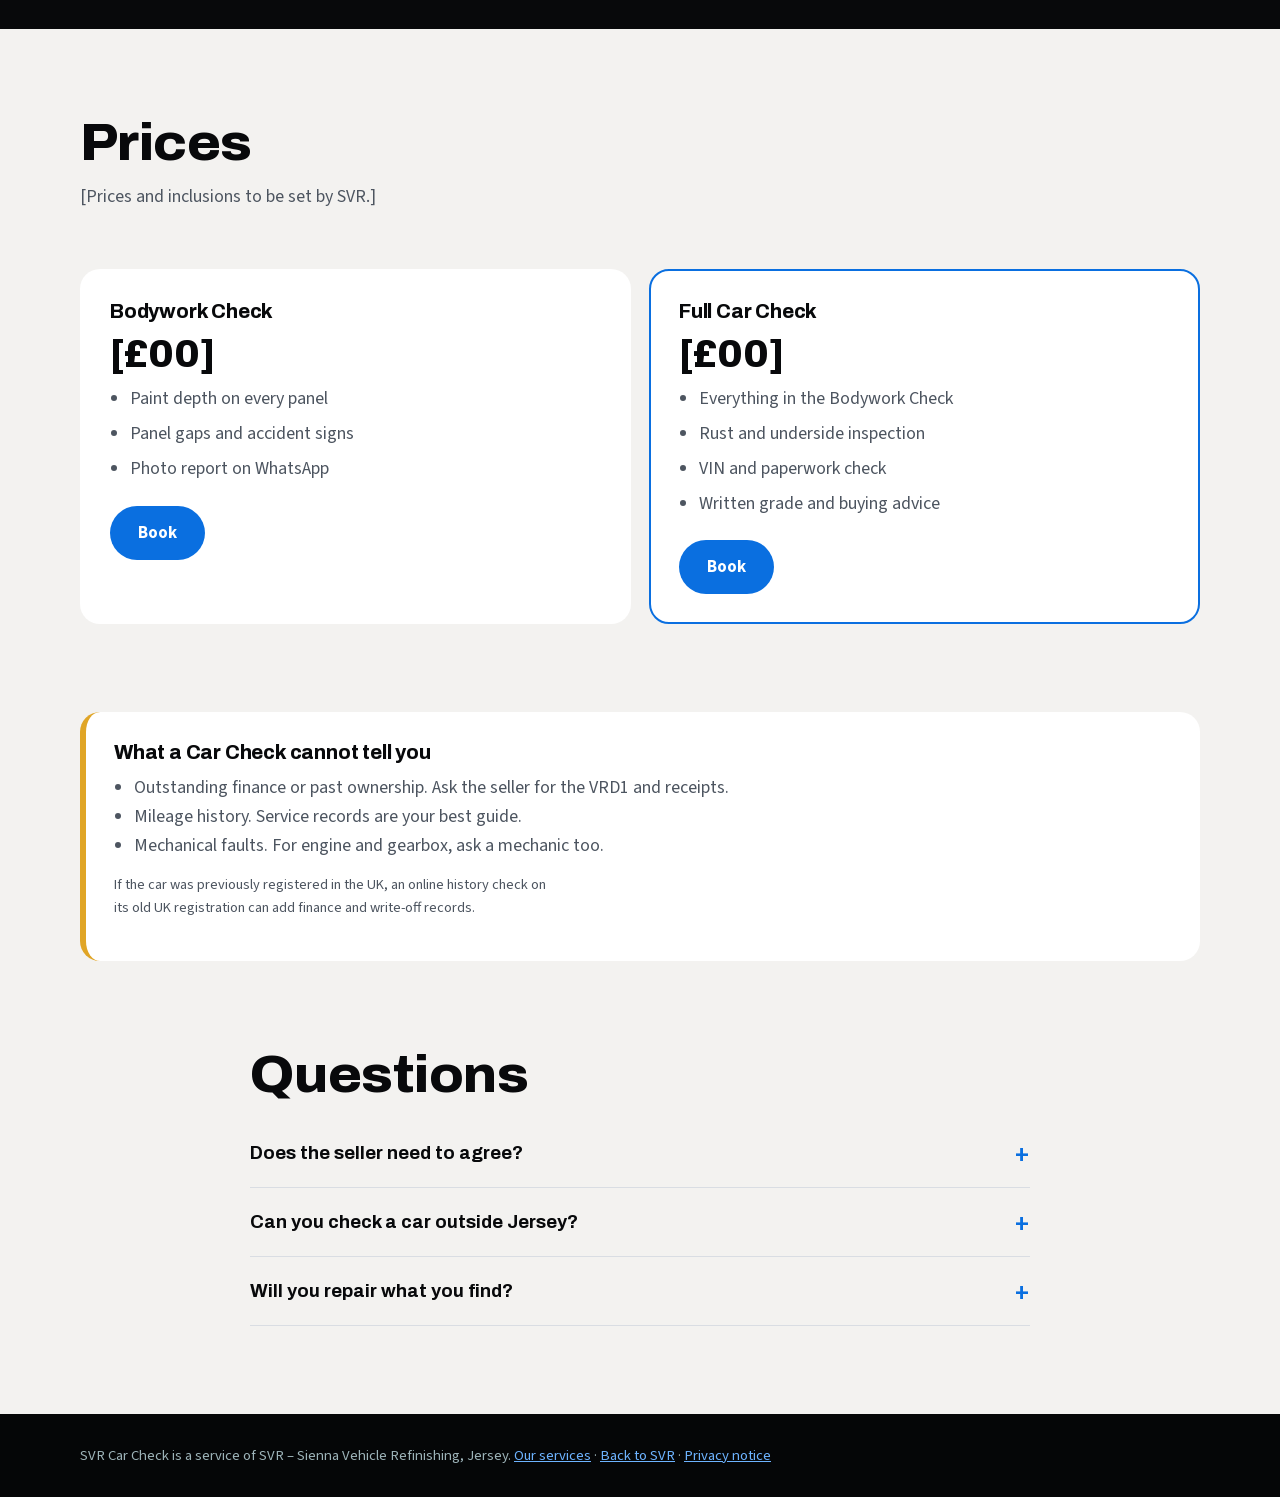
==== commit c5b0f707: "HTML válido, anclas visibles y zonas táctiles de 44 px - aria-label en divs con rol adecuado (gauge," ====
--- a/car-check-fuente.html
+++ b/car-check-fuente.html
@@ -25,9 +25,9 @@
 ]}
 </script>
 <link rel="preload" href="fonts/Archivo-500_900-latin.woff2" as="font" type="font/woff2" crossorigin>
-<link rel="stylesheet" href="fonts/fonts.css?v=20261110">
-<link rel="stylesheet" href="assets/tokens.css?v=20261110">
-<link rel="stylesheet" href="assets/lang.css?v=20261110">
+<link rel="stylesheet" href="fonts/fonts.css?v=20261111">
+<link rel="stylesheet" href="assets/tokens.css?v=20261111">
+<link rel="stylesheet" href="assets/lang.css?v=20261111">
 <script>document.documentElement.classList.add('js')</script>
 <style>
 *{box-sizing:border-box}
@@ -140,8 +140,8 @@
 .lim{background:#fff;border-radius:20px;padding:28px;border-left:6px solid var(--warn)}
 .lim ul{margin:10px 0 0;padding-left:20px;color:var(--muted)}
 
-details{border-bottom:1px solid var(--line);padding:18px 0}
-summary{cursor:pointer;font:700 1.15rem var(--head);list-style:none;display:flex;justify-content:space-between;gap:16px}
+details{border-bottom:1px solid var(--line);padding:12px 0}
+summary{cursor:pointer;font:700 1.15rem var(--head);list-style:none;display:flex;align-items:center;min-height:44px;justify-content:space-between;gap:16px}
 summary::after{content:"+";font-size:1.5rem;line-height:1;color:var(--blue)}
 details[open] summary::after{content:"–"}
 details p{margin:10px 0 0;color:var(--muted)}
@@ -184,7 +184,7 @@
   <p class="why"><b>Why in person?</b> Jersey has no public vehicle history database. Online checks only cover cars with a UK past. So we check what matters most: the car itself.</p>
  </div>
 
- <div class="map up" aria-label="Interactive sample panel map">
+ <div class="map up" role="group" aria-label="Interactive sample panel map">
   <svg viewBox="0 0 220 440" role="group" aria-label="Car seen from above, front at the top">
    <rect x="16" y="8" width="188" height="424" rx="64" fill="#1d222b"/>
    <rect class="pn" data-p="Front bumper" data-v="—" data-s="ok" x="32" y="14" width="156" height="28" rx="18" tabindex="0"/>
@@ -280,8 +280,8 @@
 <footer><div class="w">SVR Car Check is a service of SVR – Sienna Vehicle Refinishing, Jersey. <a href="services.html">Our services</a> · <a href="index.html">Back to SVR</a> · <a href="index.html#privacy">Privacy notice</a></div></footer>
 <div class="bar"><a href="#bk">Book a Car Check</a><a href="https://wa.me/44000000000">WhatsApp</a></div>
 
-<script src="assets/translations.js?v=20261110"></script>
-<script src="assets/lang.js?v=20261110"></script>
+<script src="assets/translations.js?v=20261111"></script>
+<script src="assets/lang.js?v=20261111"></script>
 <script>
 (function(){
  /* reveal */
--- a/assets/tokens.css
+++ b/assets/tokens.css
@@ -1,4 +1,5 @@
 /* SVR design tokens. Change the palette here, not in each page. */
+html{scroll-padding-top:86px} /* keeps anchor targets clear of the fixed header */
 :root{
   --ink:#08090b;
   --ink2:#15181e;
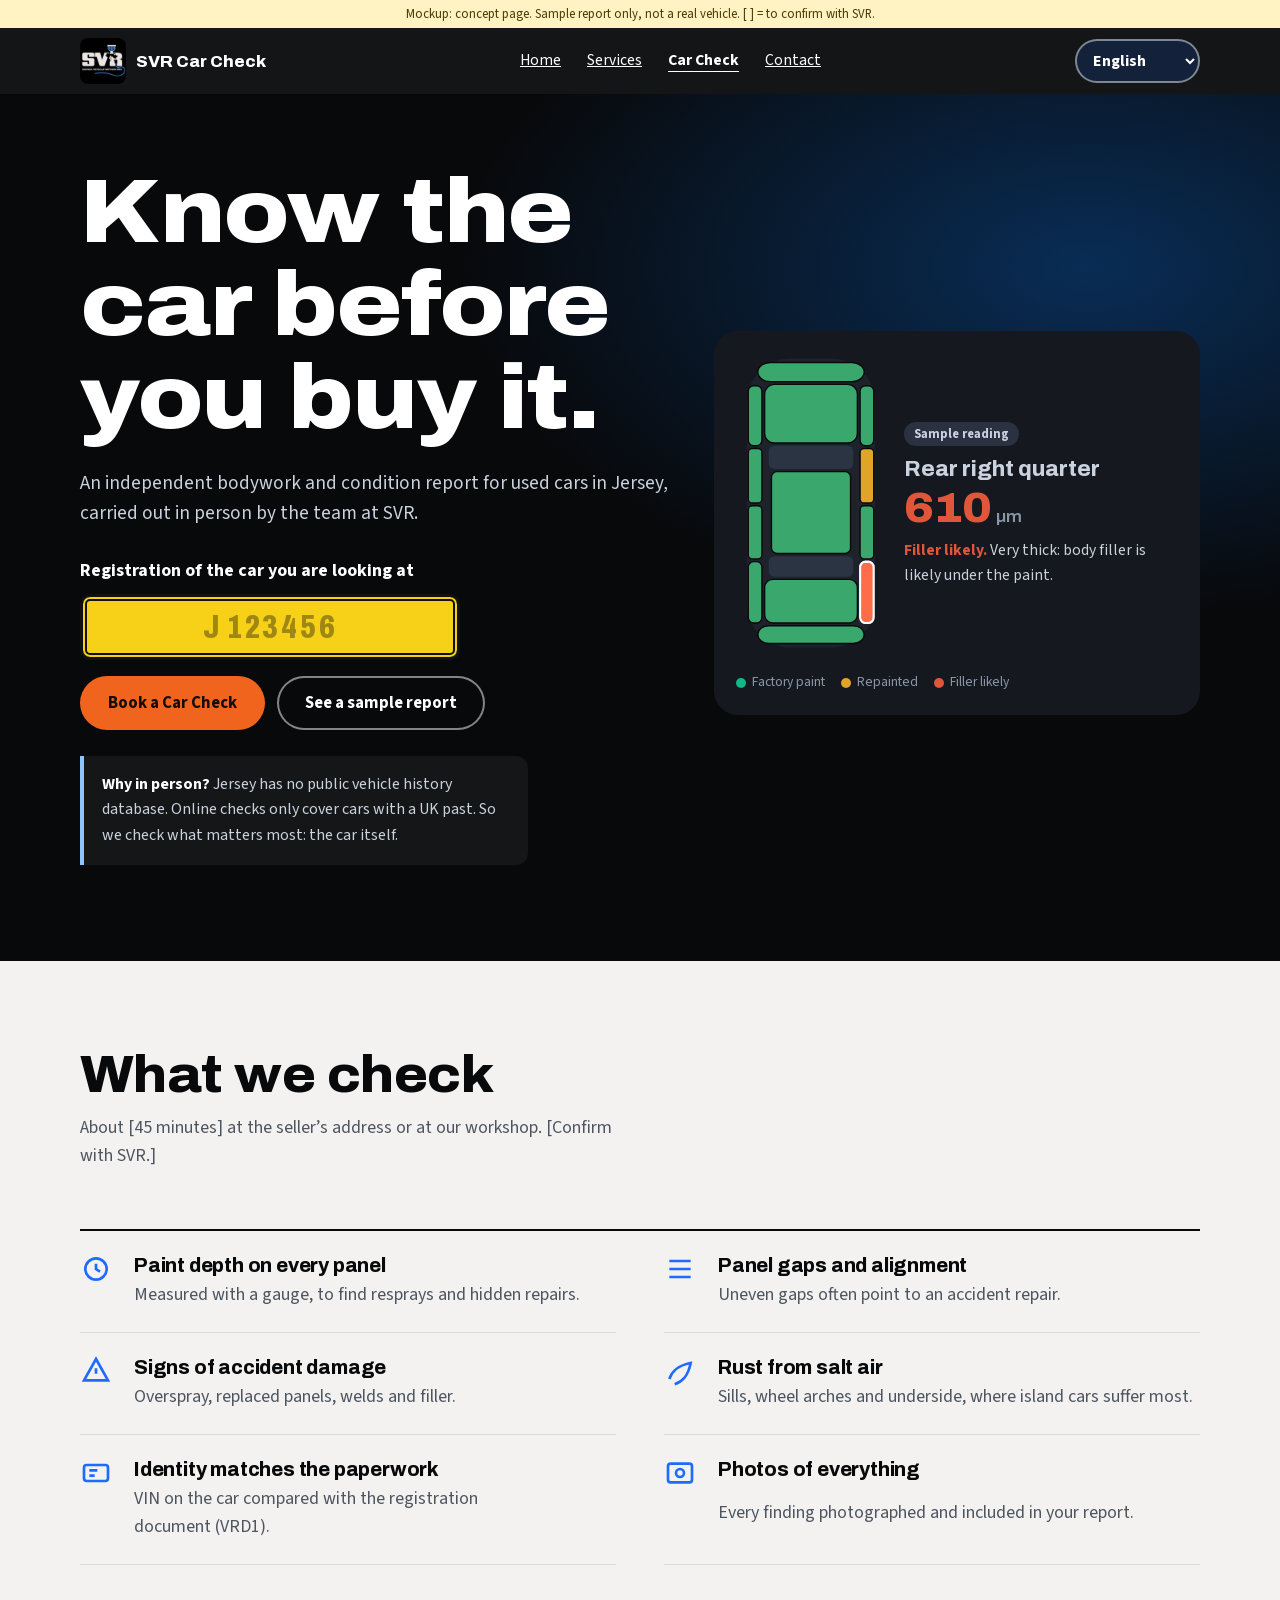
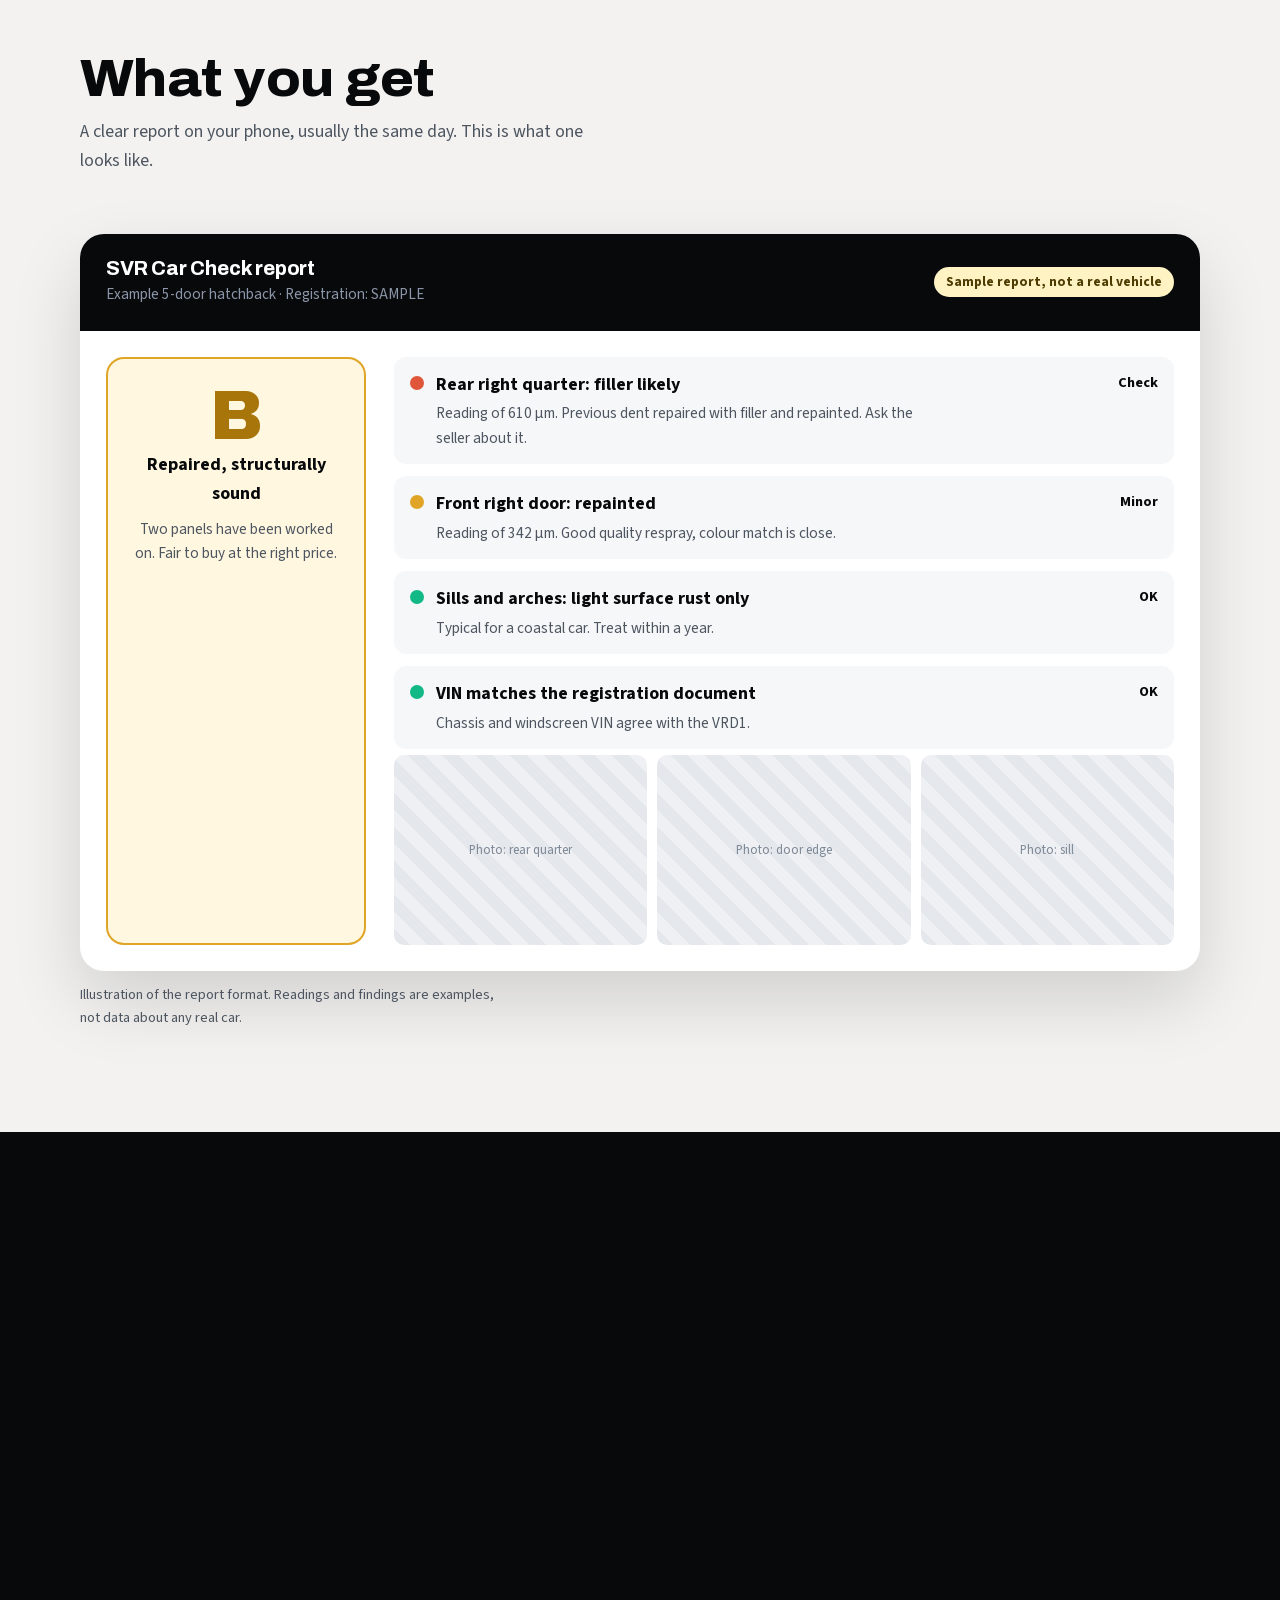
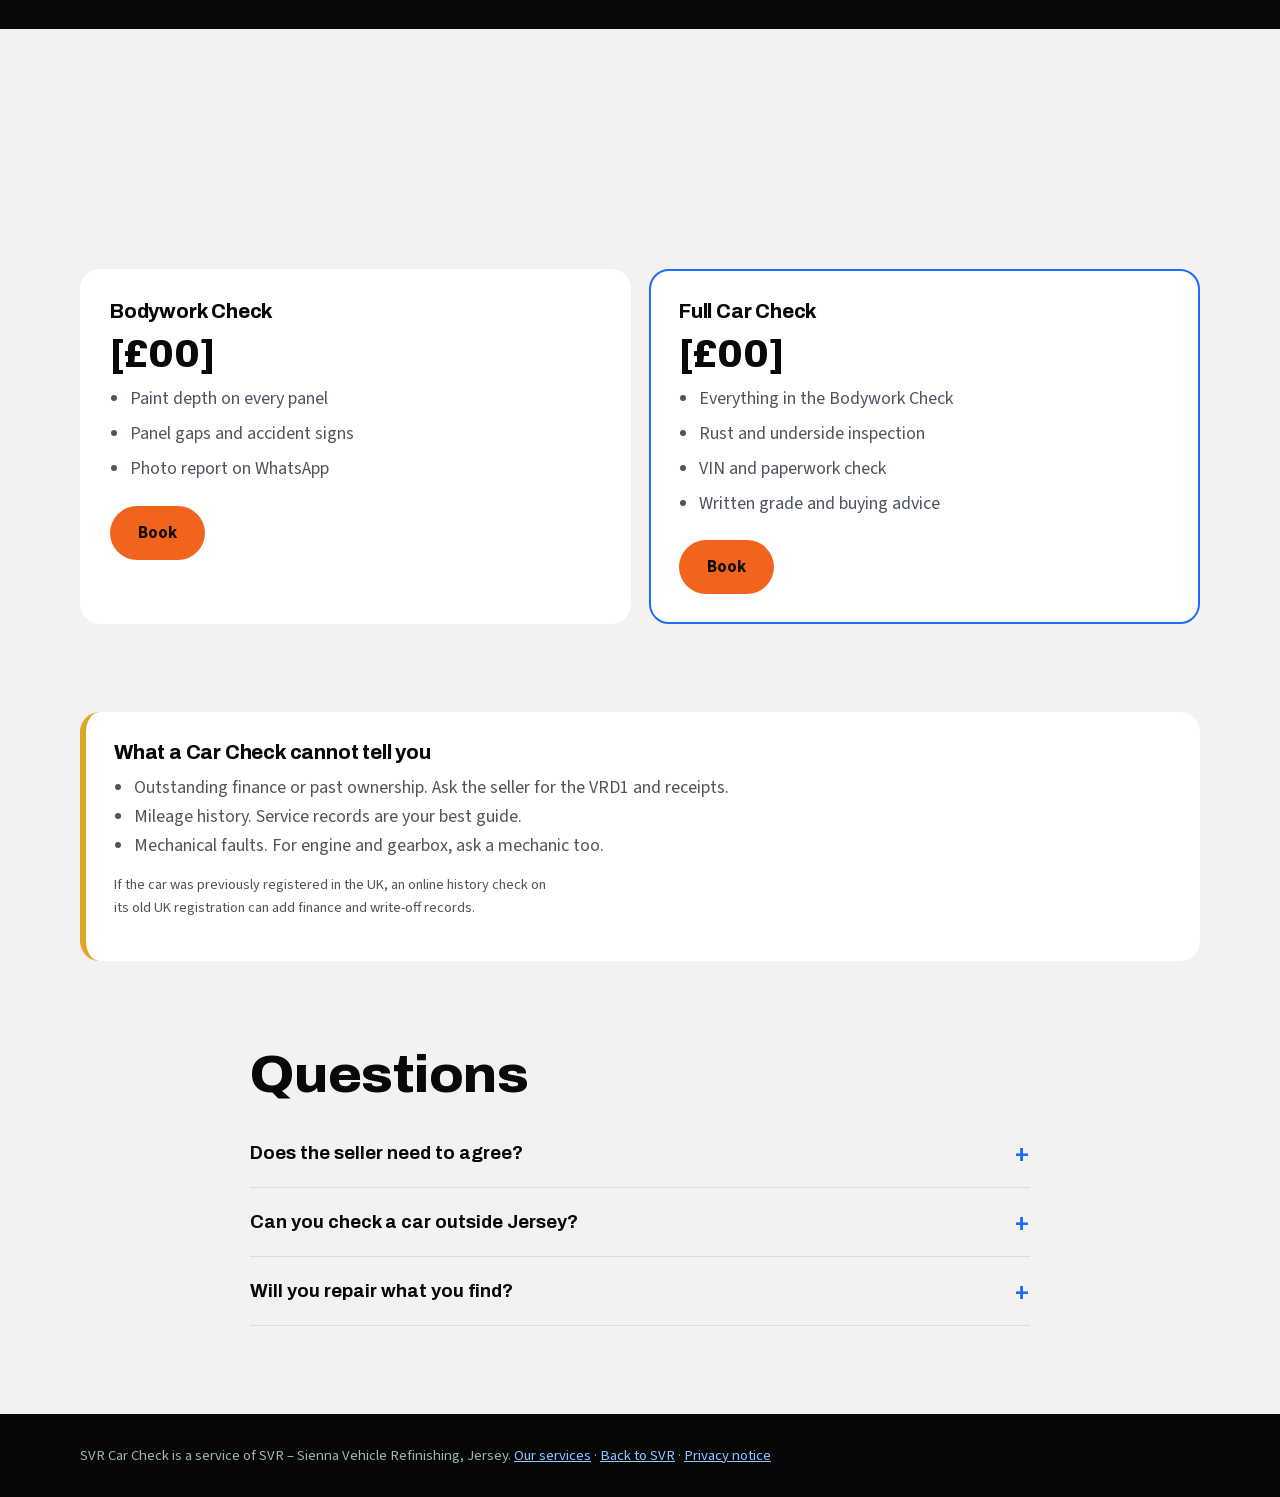
==== commit 3b7d9acd: "Paleta más viva: botones naranja, acentos de color por servicio y azul más brillante - CTA naranja c" ====
--- a/car-check-fuente.html
+++ b/car-check-fuente.html
@@ -25,9 +25,9 @@
 ]}
 </script>
 <link rel="preload" href="fonts/Archivo-500_900-latin.woff2" as="font" type="font/woff2" crossorigin>
-<link rel="stylesheet" href="fonts/fonts.css?v=20261111">
-<link rel="stylesheet" href="assets/tokens.css?v=20261111">
-<link rel="stylesheet" href="assets/lang.css?v=20261111">
+<link rel="stylesheet" href="fonts/fonts.css?v=20261113">
+<link rel="stylesheet" href="assets/tokens.css?v=20261113">
+<link rel="stylesheet" href="assets/lang.css?v=20261113">
 <script>document.documentElement.classList.add('js')</script>
 <style>
 *{box-sizing:border-box}
@@ -44,8 +44,8 @@
 h2{font-size:clamp(1.9rem,4.8vw,3.2rem);font-weight:800;font-stretch:108%}
 h3{font-size:1.25rem;font-weight:750;line-height:1.2}
 p{margin:0 0 1em;max-width:62ch;text-wrap:pretty}
-.btn{display:inline-flex;align-items:center;justify-content:center;min-height:54px;padding:0 28px;border-radius:999px;font:700 1.05rem var(--body);text-decoration:none;background:var(--blue);color:#fff;border:0;cursor:pointer;transition:transform .25s var(--ease),background .2s}
-.btn:hover{background:var(--blue-d);transform:translateY(-2px)}
+.btn{display:inline-flex;align-items:center;justify-content:center;min-height:54px;padding:0 28px;border-radius:999px;font:700 1.05rem var(--body);text-decoration:none;background:var(--cta);color:var(--cta-ink);border:0;cursor:pointer;transition:transform .25s var(--ease),background .2s}
+.btn:hover{background:var(--cta-d);transform:translateY(-2px)}
 .btn.line{background:transparent;color:#fff;box-shadow:inset 0 0 0 2px rgba(255,255,255,.5)}
 .mock{background:#fff3c4;color:#4d3b00;font-size:.8rem;text-align:center;height:28px;line-height:28px;padding:0 10px;white-space:nowrap;overflow:hidden;text-overflow:ellipsis}
 .note{font-size:.9rem;color:var(--muted)}
@@ -280,8 +280,8 @@
 <footer><div class="w">SVR Car Check is a service of SVR – Sienna Vehicle Refinishing, Jersey. <a href="services.html">Our services</a> · <a href="index.html">Back to SVR</a> · <a href="index.html#privacy">Privacy notice</a></div></footer>
 <div class="bar"><a href="#bk">Book a Car Check</a><a href="https://wa.me/44000000000">WhatsApp</a></div>
 
-<script src="assets/translations.js?v=20261111"></script>
-<script src="assets/lang.js?v=20261111"></script>
+<script src="assets/translations.js?v=20261113"></script>
+<script src="assets/lang.js?v=20261113"></script>
 <script>
 (function(){
  /* reveal */
--- a/assets/tokens.css
+++ b/assets/tokens.css
@@ -4,20 +4,28 @@
   --ink:#08090b;
   --ink2:#15181e;
   --sea:#0f2f57;
-  --blue:#0a6fe0;
-  --blue-d:#0858b8;
-  --sky:#6db3ff;
+  --blue:#1e6bff;
+  --blue-d:#0b4fd1;
+  --sky:#8cc6ff;
   --bone:#f3f2f0;
   --glass:#e2ebf5;
   --steel:#8b97a8;
   --muted:#4d5560;
   --line:#d9dde3;
-  --ok:#3aa76d;
+  --ok:#12b886;
   --warn:#e0a526;
   --bad:#e0563b;
   --head:'Archivo','Arial Narrow',system-ui,sans-serif;
   --body:'Source Sans 3',system-ui,-apple-system,'Segoe UI',sans-serif;
   --ease:cubic-bezier(.2,.7,.1,1);
+  --violet:#8b5cf6;
+  --amber:#ffb020;
+  --cyan:#67e8f9;
+  --rose:#fb7185;
+  --mint:#34d399;
+  --cta:#f0641e;
+  --cta-d:#d24e0c;
+  --cta-ink:#140d06;
   --radius:20px;
   --pill:999px;
 }
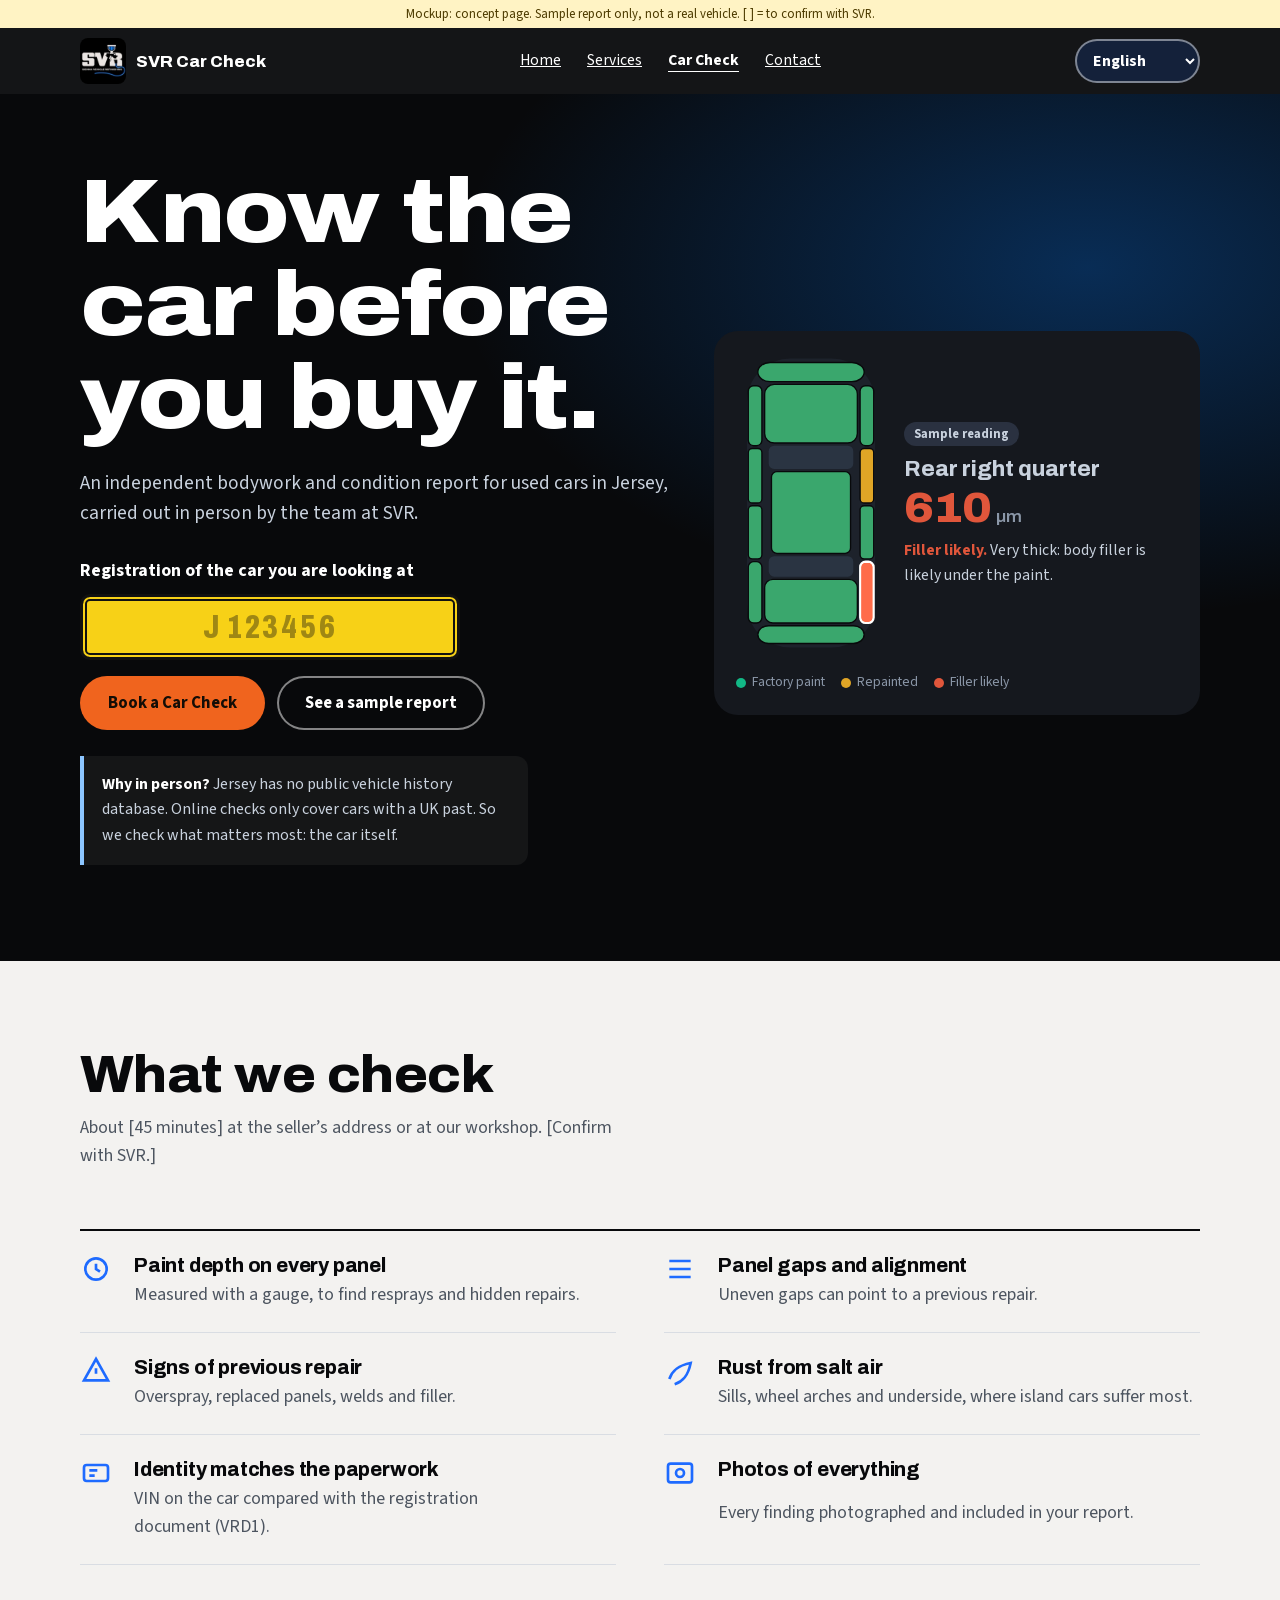
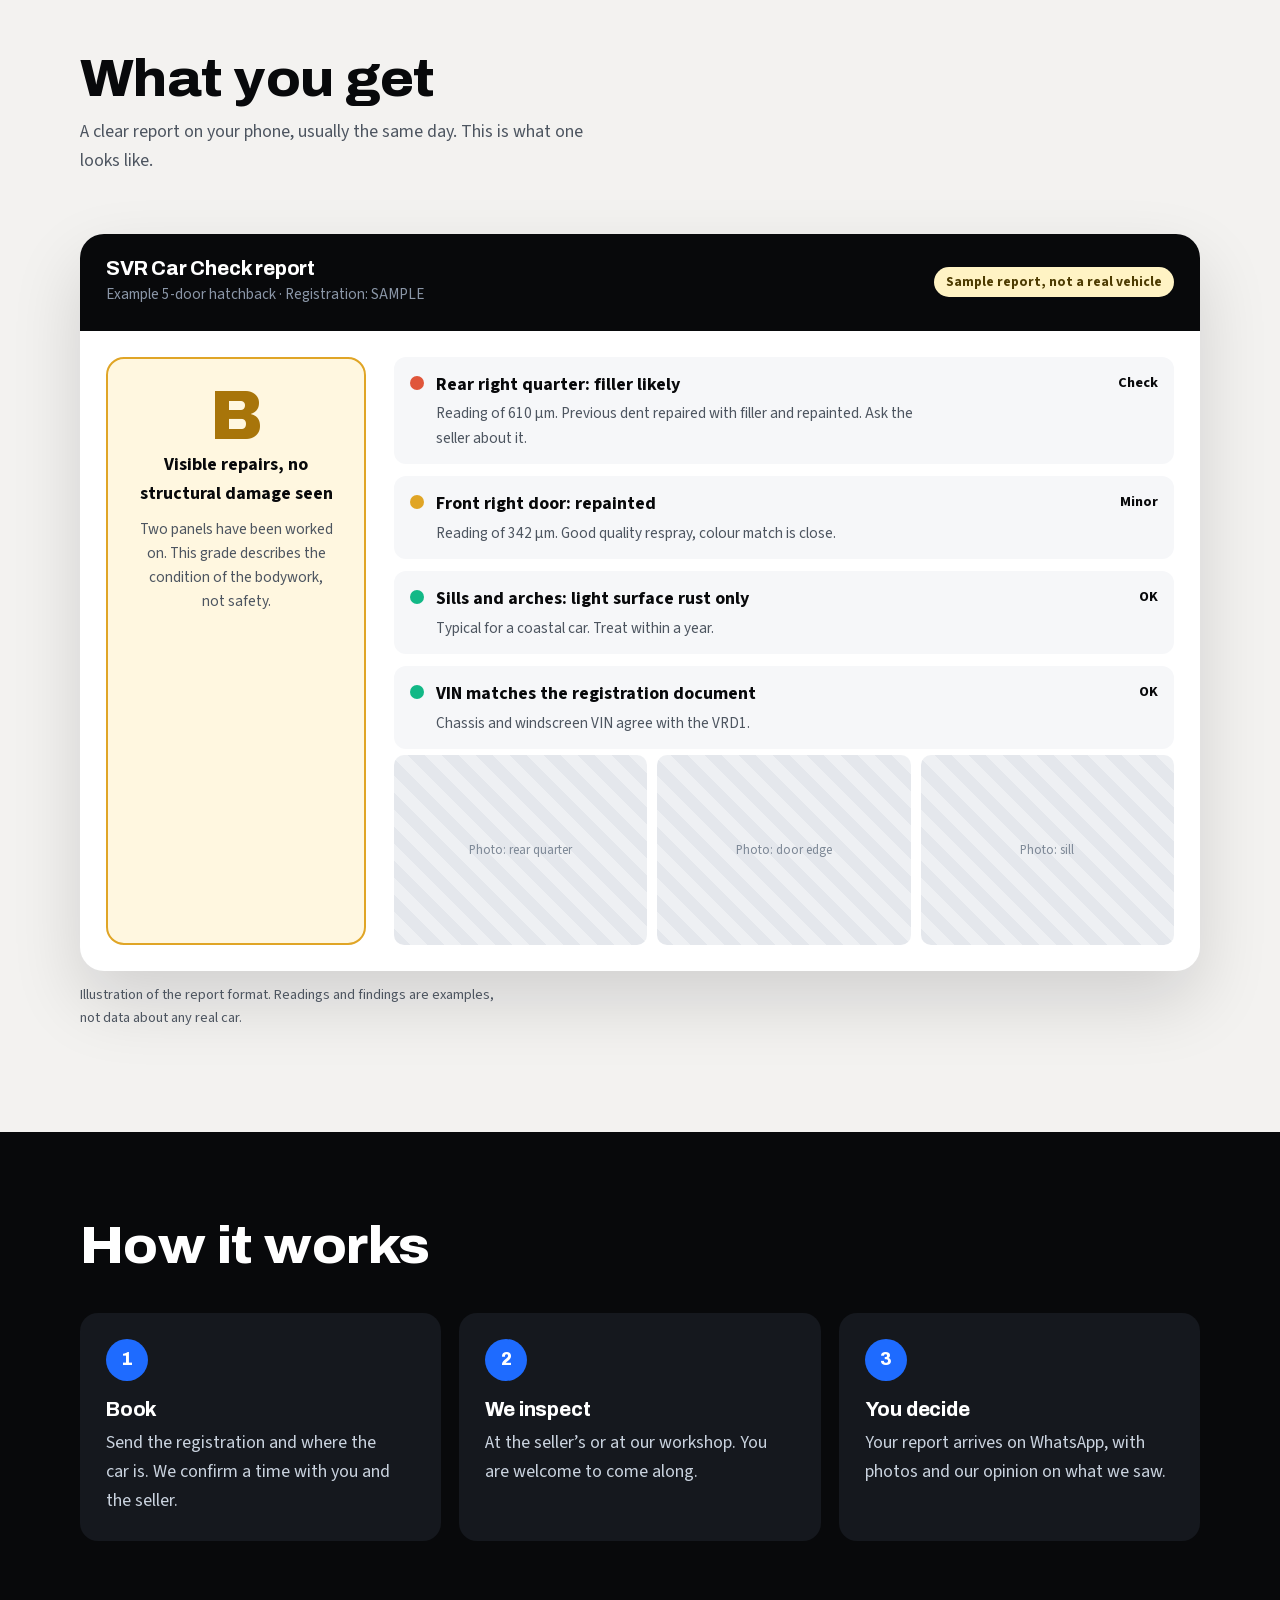
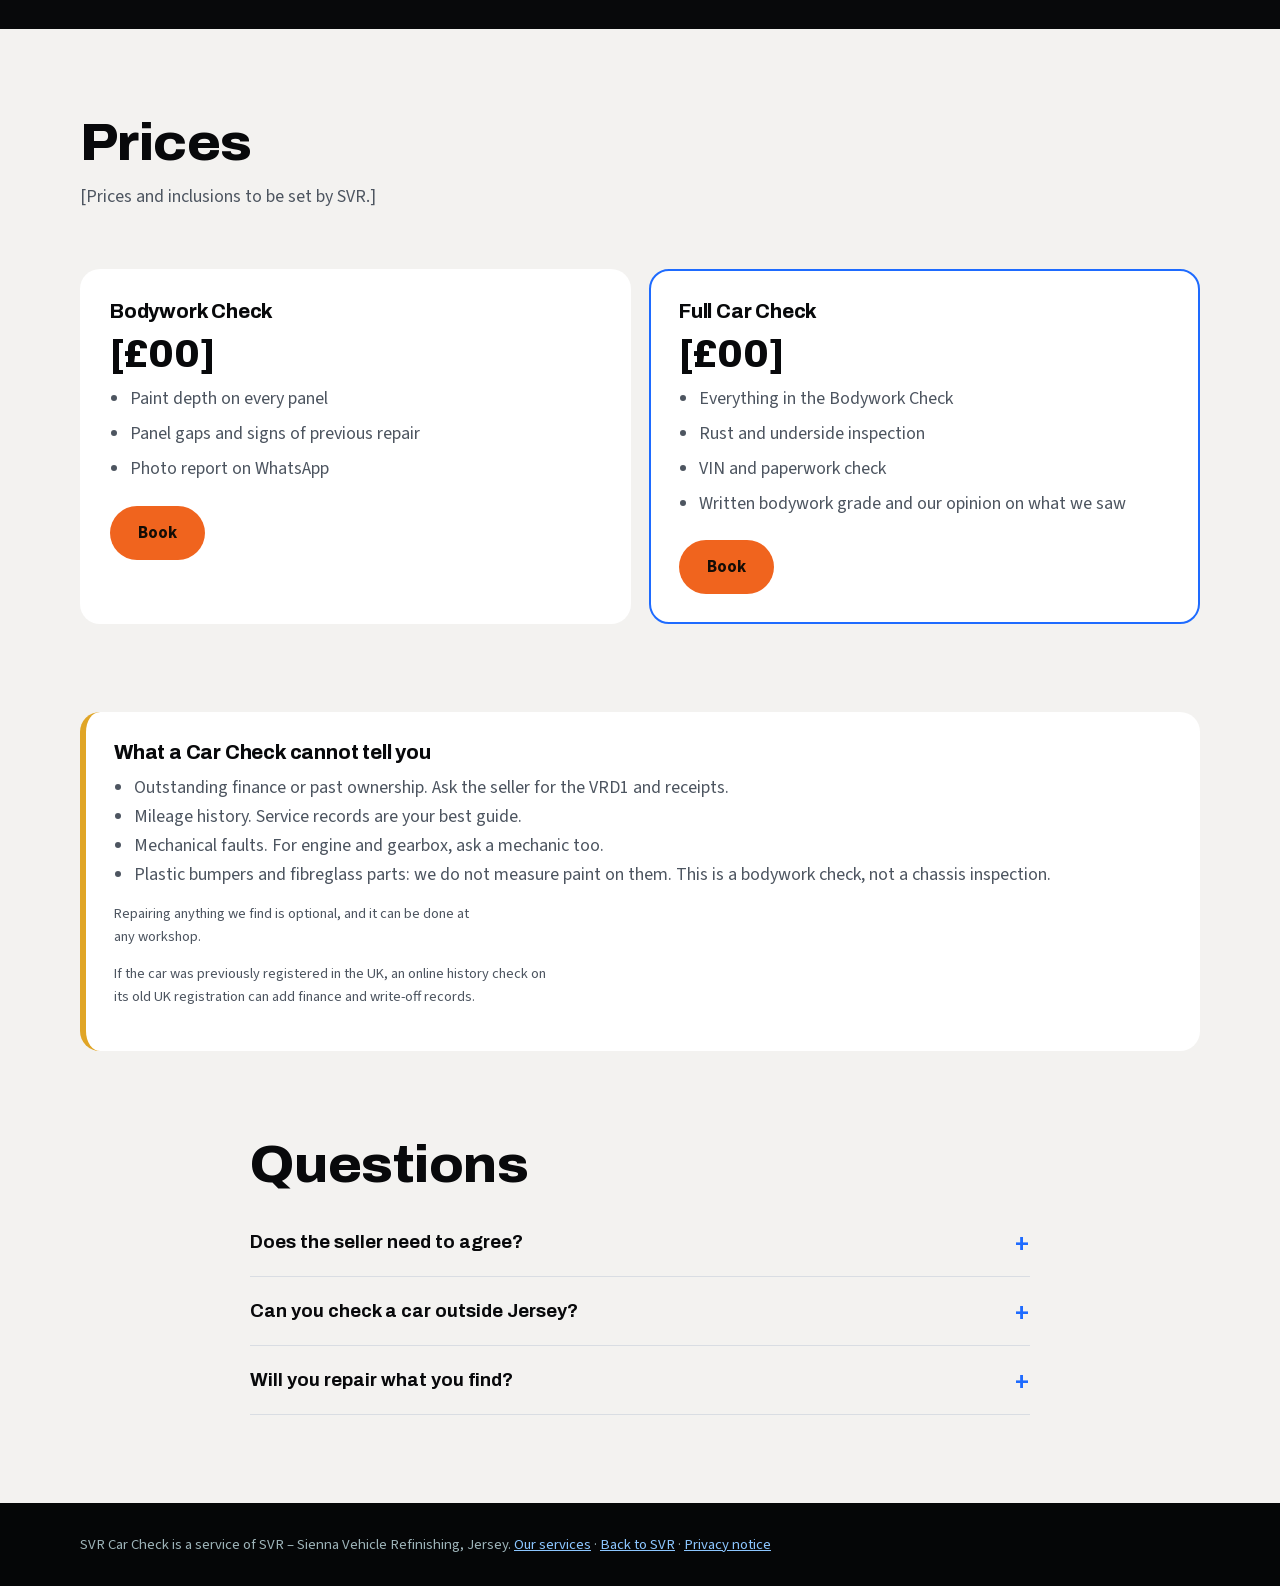
==== commit 77a7a3c3: "Reducir promesas riesgosas de la web (garantía, resultado perfecto, seguros, plazos, cuidados) en lo" ====
--- a/car-check-fuente.html
+++ b/car-check-fuente.html
@@ -4,7 +4,7 @@
 <meta charset="utf-8">
 <meta name="viewport" content="width=device-width, initial-scale=1">
 <title>Used Car Bodywork Check in Jersey | SVR Car Check</title>
-<meta name="description" content="SVR Car Check: an independent bodywork and condition report for used cars in Jersey, carried out in person by SVR – Sienna Vehicle Refinishing. Paint depth, accident signs, rust and a photo report.">
+<meta name="description" content="SVR Car Check: an independent bodywork and condition report for used cars in Jersey, carried out in person by SVR – Sienna Vehicle Refinishing. Paint depth, signs of previous repair, rust and a photo report.">
 <meta name="theme-color" content="#08090b">
 <link rel="icon" href="images/web/favicon.png" type="image/png">
 <link rel="apple-touch-icon" href="images/web/apple-touch-icon.png">
@@ -12,7 +12,7 @@
 <meta property="og:type" content="website">
 <meta property="og:site_name" content="SVR – Sienna Vehicle Refinishing">
 <meta property="og:title" content="Used Car Bodywork Check in Jersey | SVR Car Check">
-<meta property="og:description" content="Know the car before you buy it. Paint depth, accident signs, rust and a photo report from SVR.">
+<meta property="og:description" content="Know the car before you buy it. Paint depth, signs of previous repair, rust and a photo report from SVR.">
 <meta property="og:image" content="https://velcia92-design.github.io/taller-pintura-jersey/images/web/og.jpg">
 <meta name="twitter:card" content="summary_large_image">
 <script type="application/ld+json">
@@ -212,8 +212,8 @@
  <div class="intro up"><h2>What we check</h2><p>About [45 minutes] at the seller’s address or at our workshop. [Confirm with SVR.]</p></div>
  <div class="checks up">
   <div><svg viewBox="0 0 24 24" fill="none" stroke="currentColor" stroke-width="2"><circle cx="12" cy="12" r="8"/><path d="M12 8v4l3 2"/></svg><h3>Paint depth on every panel</h3><p>Measured with a gauge, to find resprays and hidden repairs.</p></div>
-  <div><svg viewBox="0 0 24 24" fill="none" stroke="currentColor" stroke-width="2"><path d="M4 6h16M4 12h16M4 18h16"/></svg><h3>Panel gaps and alignment</h3><p>Uneven gaps often point to an accident repair.</p></div>
-  <div><svg viewBox="0 0 24 24" fill="none" stroke="currentColor" stroke-width="2"><path d="M12 3l9 16H3z"/><path d="M12 10v4M12 17h.01"/></svg><h3>Signs of accident damage</h3><p>Overspray, replaced panels, welds and filler.</p></div>
+  <div><svg viewBox="0 0 24 24" fill="none" stroke="currentColor" stroke-width="2"><path d="M4 6h16M4 12h16M4 18h16"/></svg><h3>Panel gaps and alignment</h3><p>Uneven gaps can point to a previous repair.</p></div>
+  <div><svg viewBox="0 0 24 24" fill="none" stroke="currentColor" stroke-width="2"><path d="M12 3l9 16H3z"/><path d="M12 10v4M12 17h.01"/></svg><h3>Signs of previous repair</h3><p>Overspray, replaced panels, welds and filler.</p></div>
   <div><svg viewBox="0 0 24 24" fill="none" stroke="currentColor" stroke-width="2"><path d="M4 18c2-6 6-10 16-12-2 10-6 14-12 16"/></svg><h3>Rust from salt air</h3><p>Sills, wheel arches and underside, where island cars suffer most.</p></div>
   <div><svg viewBox="0 0 24 24" fill="none" stroke="currentColor" stroke-width="2"><rect x="3" y="6" width="18" height="12" rx="2"/><path d="M7 10h6M7 14h4"/></svg><h3>Identity matches the paperwork</h3><p>VIN on the car compared with the registration document (VRD1).</p></div>
   <div><svg viewBox="0 0 24 24" fill="none" stroke="currentColor" stroke-width="2"><rect x="3" y="5" width="18" height="14" rx="2"/><circle cx="12" cy="12" r="3"/></svg><h3>Photos of everything</h3><p>Every finding photographed and included in your report.</p></div>
@@ -225,7 +225,7 @@
  <div class="rep up">
   <div class="rep-h"><div><h3>SVR Car Check report</h3><span style="color:#8b97a8;font-size:.95rem">Example 5-door hatchback · Registration: SAMPLE</span></div><span class="sample">Sample report, not a real vehicle</span></div>
   <div class="rep-b">
-   <div class="grade"><b>B</b><span>Repaired, structurally sound</span><p>Two panels have been worked on. Fair to buy at the right price.</p></div>
+   <div class="grade"><b>B</b><span>Visible repairs, no structural damage seen</span><p>Two panels have been worked on. This grade describes the condition of the bodywork, not safety.</p></div>
    <div>
     <div class="find">
      <div class="f"><i style="background:var(--bad)"></i><div><b>Rear right quarter: filler likely</b><p>Reading of 610 µm. Previous dent repaired with filler and repainted. Ask the seller about it.</p></div><em>Check</em></div>
@@ -245,15 +245,15 @@
  <ol class="steps">
   <li class="up"><h3>Book</h3><p>Send the registration and where the car is. We confirm a time with you and the seller.</p></li>
   <li class="up"><h3>We inspect</h3><p>At the seller’s or at our workshop. You are welcome to come along.</p></li>
-  <li class="up"><h3>You decide</h3><p>Your report arrives on WhatsApp, with photos and our honest view.</p></li>
+  <li class="up"><h3>You decide</h3><p>Your report arrives on WhatsApp, with photos and our opinion on what we saw.</p></li>
  </ol>
 </div></section>
 
 <section><div class="w">
  <div class="intro up"><h2>Prices</h2><p>[Prices and inclusions to be set by SVR.]</p></div>
  <div class="pr">
-  <div class="pc up"><h3>Bodywork Check</h3><div class="amt">[£00]</div><ul><li>Paint depth on every panel</li><li>Panel gaps and accident signs</li><li>Photo report on WhatsApp</li></ul><a class="btn" href="#bk">Book</a></div>
-  <div class="pc best up"><h3>Full Car Check</h3><div class="amt">[£00]</div><ul><li>Everything in the Bodywork Check</li><li>Rust and underside inspection</li><li>VIN and paperwork check</li><li>Written grade and buying advice</li></ul><a class="btn" href="#bk">Book</a></div>
+  <div class="pc up"><h3>Bodywork Check</h3><div class="amt">[£00]</div><ul><li>Paint depth on every panel</li><li>Panel gaps and signs of previous repair</li><li>Photo report on WhatsApp</li></ul><a class="btn" href="#bk">Book</a></div>
+  <div class="pc best up"><h3>Full Car Check</h3><div class="amt">[£00]</div><ul><li>Everything in the Bodywork Check</li><li>Rust and underside inspection</li><li>VIN and paperwork check</li><li>Written bodywork grade and our opinion on what we saw</li></ul><a class="btn" href="#bk">Book</a></div>
  </div>
 </div></section>
 
@@ -264,7 +264,9 @@
    <li>Outstanding finance or past ownership. Ask the seller for the VRD1 and receipts.</li>
    <li>Mileage history. Service records are your best guide.</li>
    <li>Mechanical faults. For engine and gearbox, ask a mechanic too.</li>
+   <li>Plastic bumpers and fibreglass parts: we do not measure paint on them. This is a bodywork check, not a chassis inspection.</li>
   </ul>
+  <p class="note" style="margin-top:12px">Repairing anything we find is optional, and it can be done at any workshop.</p>
   <p class="note" style="margin-top:12px">If the car was previously registered in the UK, an online history check on its old UK registration can add finance and write-off records.</p>
  </div>
 </div></section>
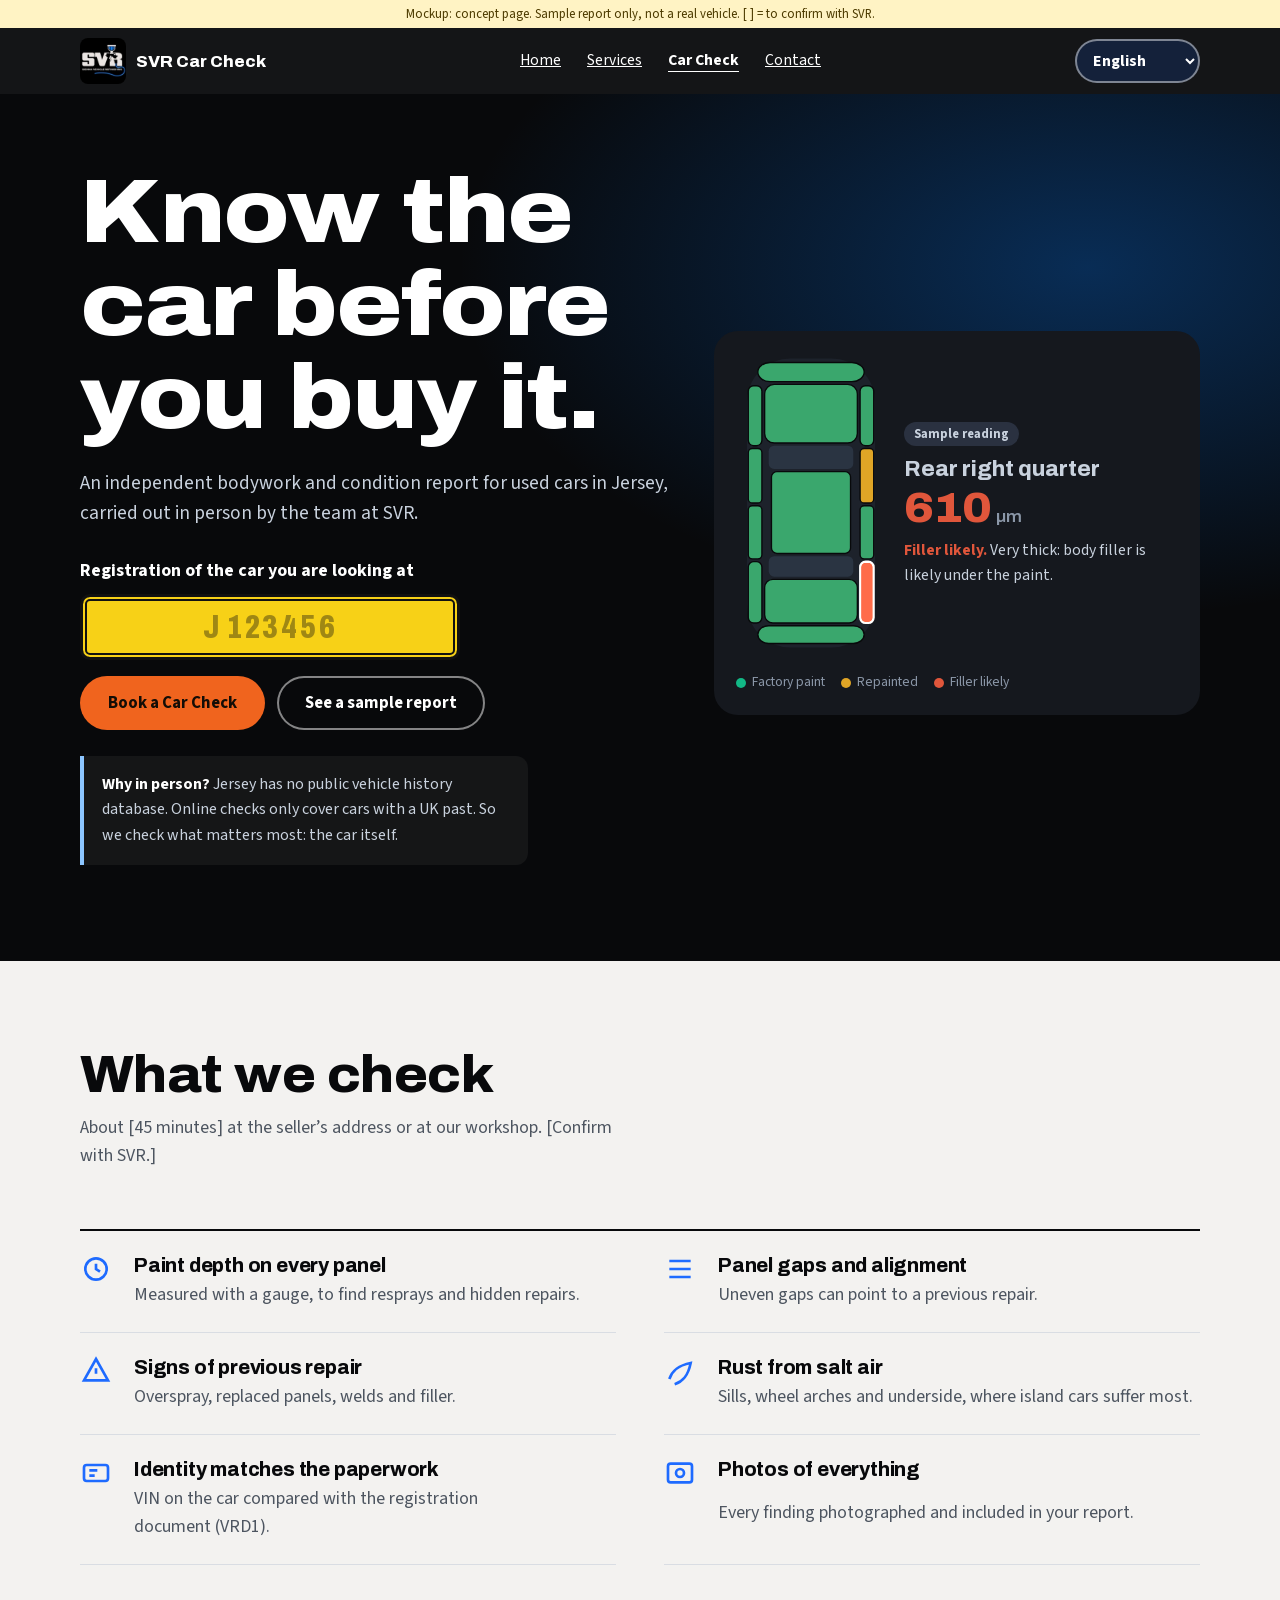
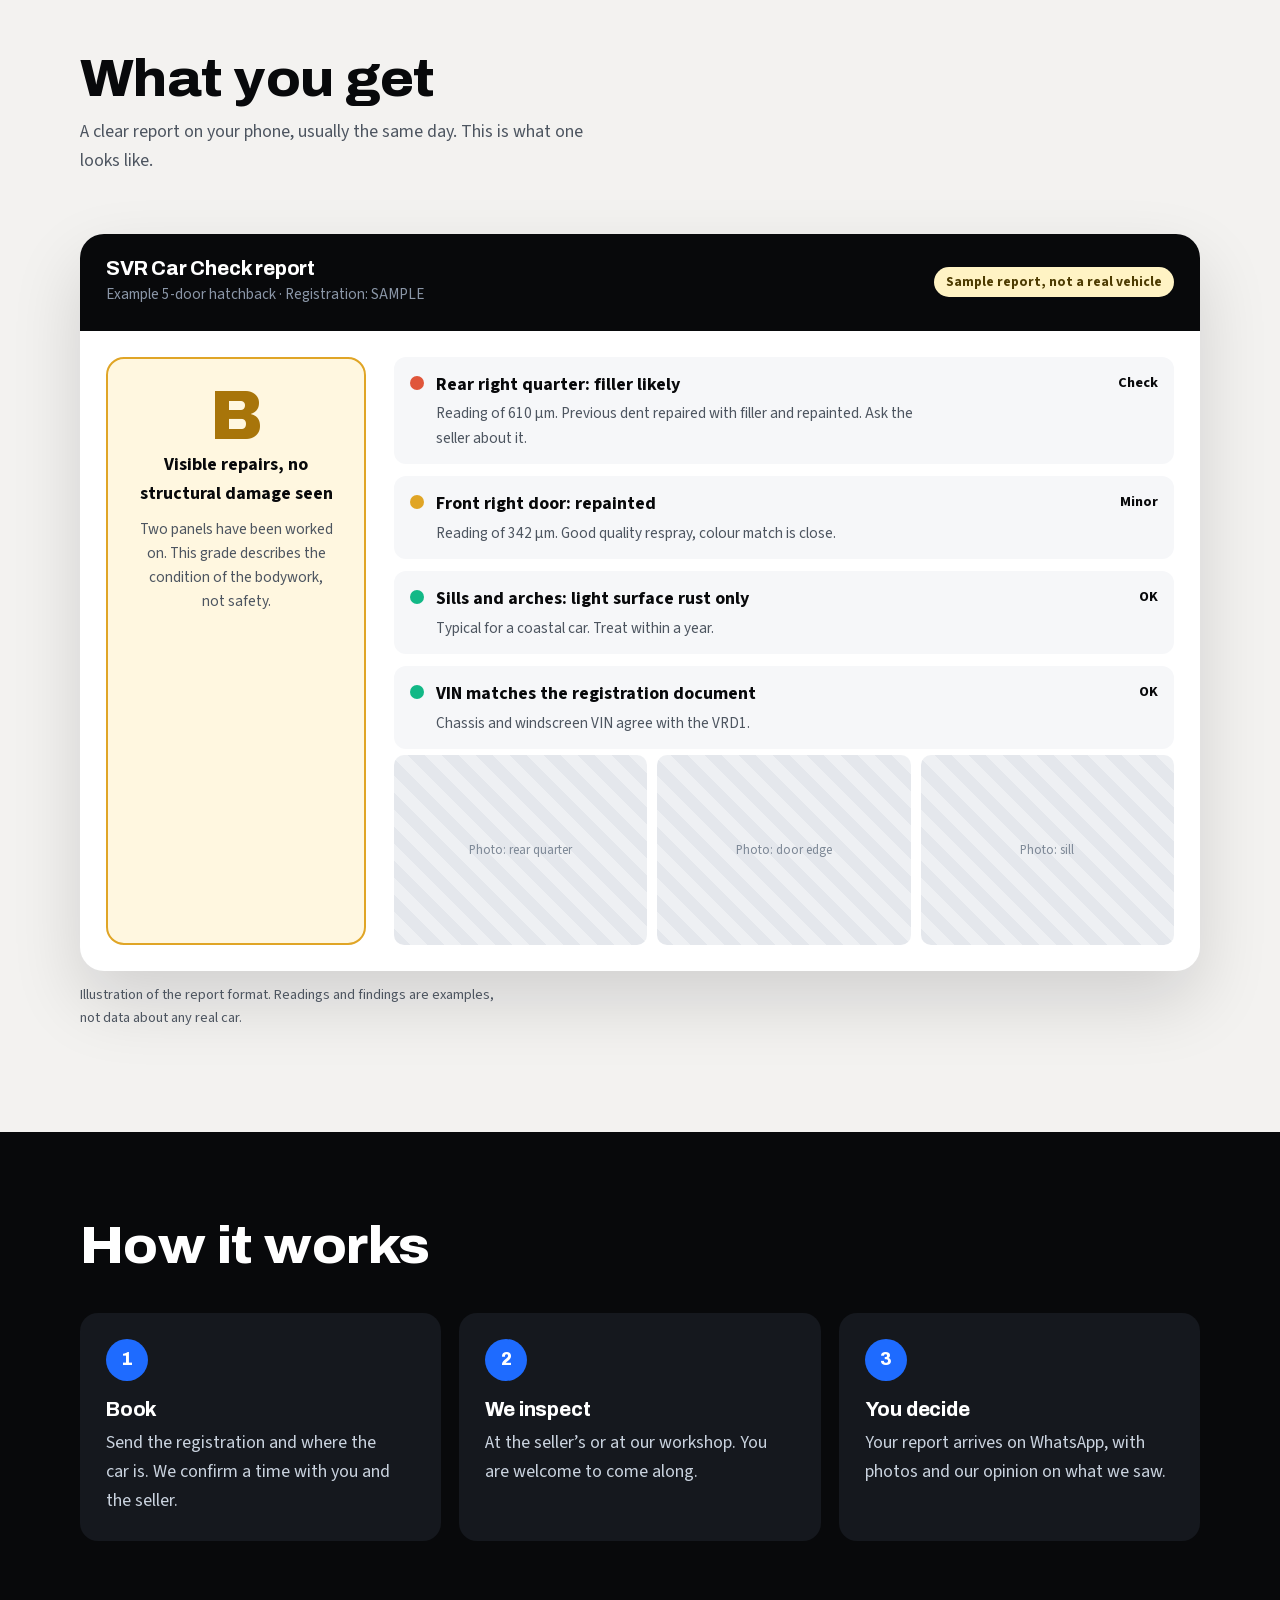
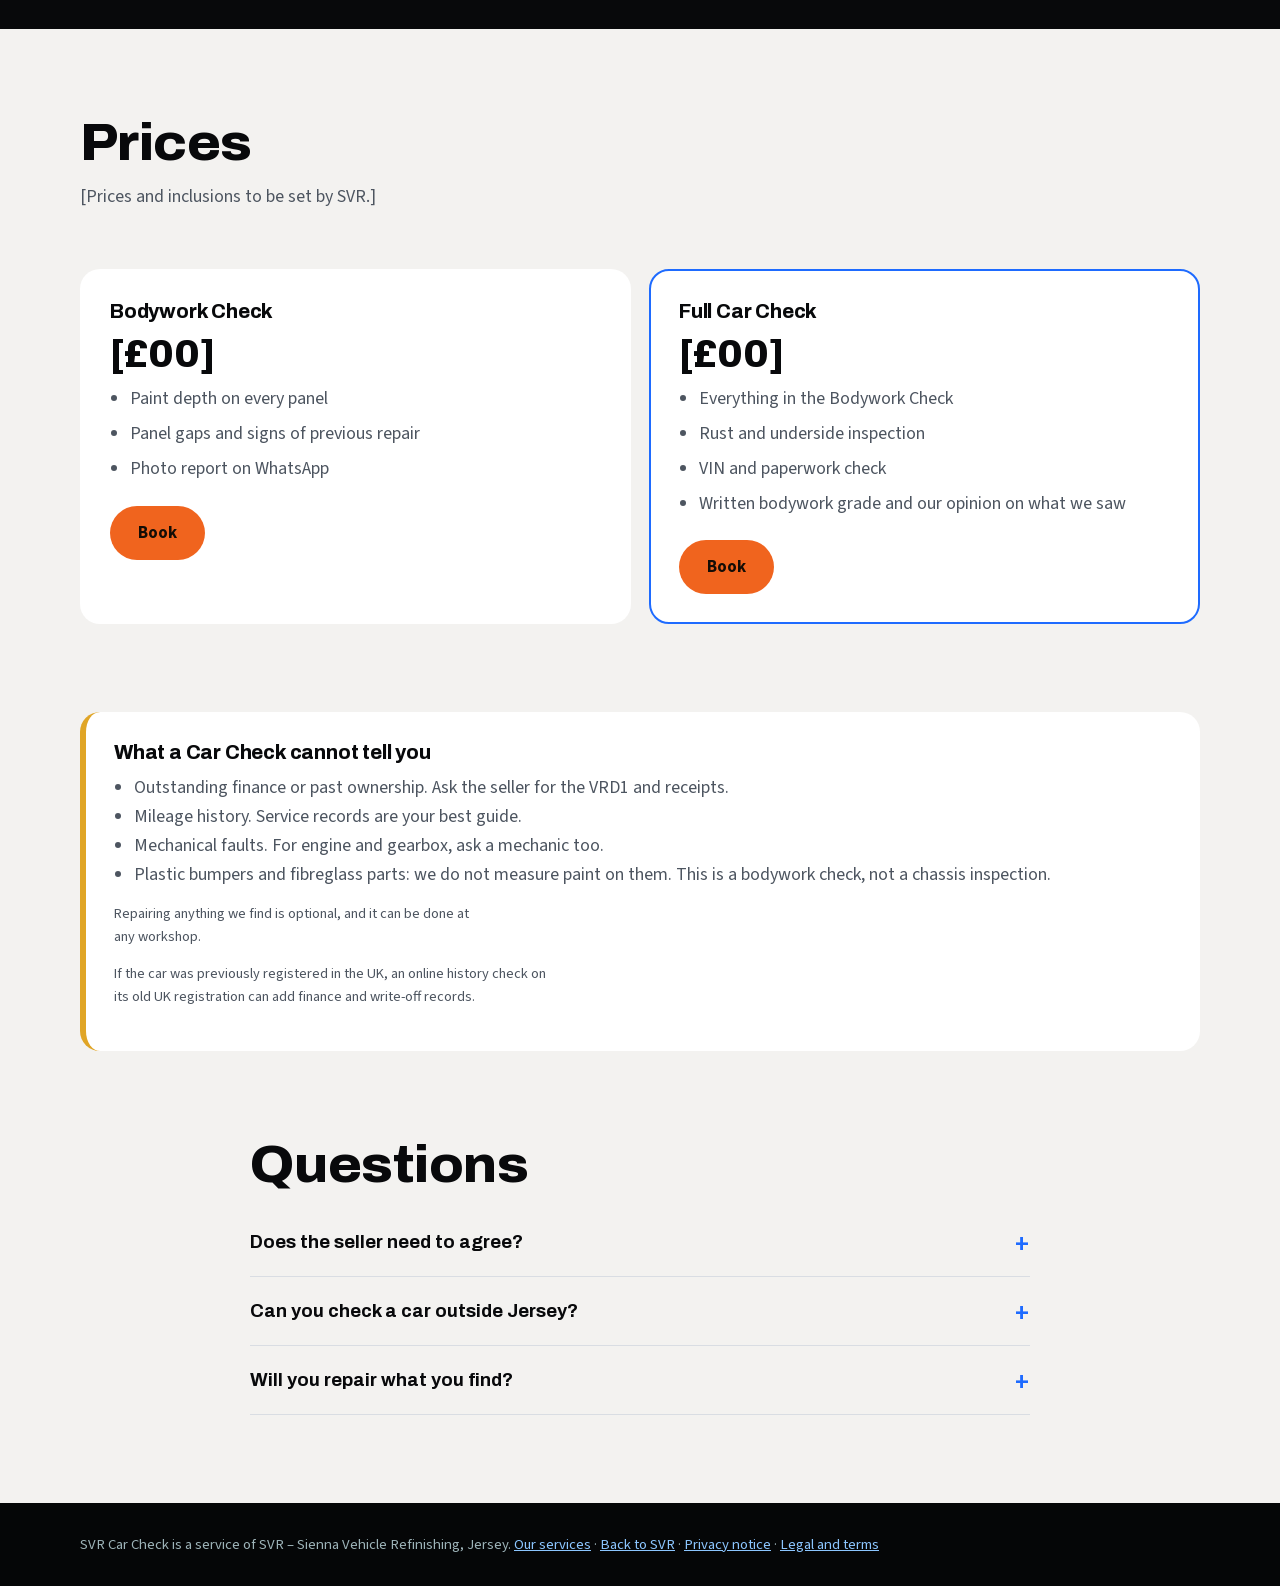
==== commit cb839fea: "Cumplimiento Jersey: página legal con privacidad, condiciones, cancelación y reclamaciones - legal.h" ====
--- a/car-check-fuente.html
+++ b/car-check-fuente.html
@@ -279,7 +279,7 @@
 </div></section>
 </main>
 
-<footer><div class="w">SVR Car Check is a service of SVR – Sienna Vehicle Refinishing, Jersey. <a href="services.html">Our services</a> · <a href="index.html">Back to SVR</a> · <a href="index.html#privacy">Privacy notice</a></div></footer>
+<footer><div class="w">SVR Car Check is a service of SVR – Sienna Vehicle Refinishing, Jersey. <a href="services.html">Our services</a> · <a href="index.html">Back to SVR</a> · <a href="index.html#privacy">Privacy notice</a> · <a href="legal.html">Legal and terms</a></div></footer>
 <div class="bar"><a href="#bk">Book a Car Check</a><a href="https://wa.me/44000000000">WhatsApp</a></div>
 
 <script src="assets/translations.js?v=20261113"></script>
